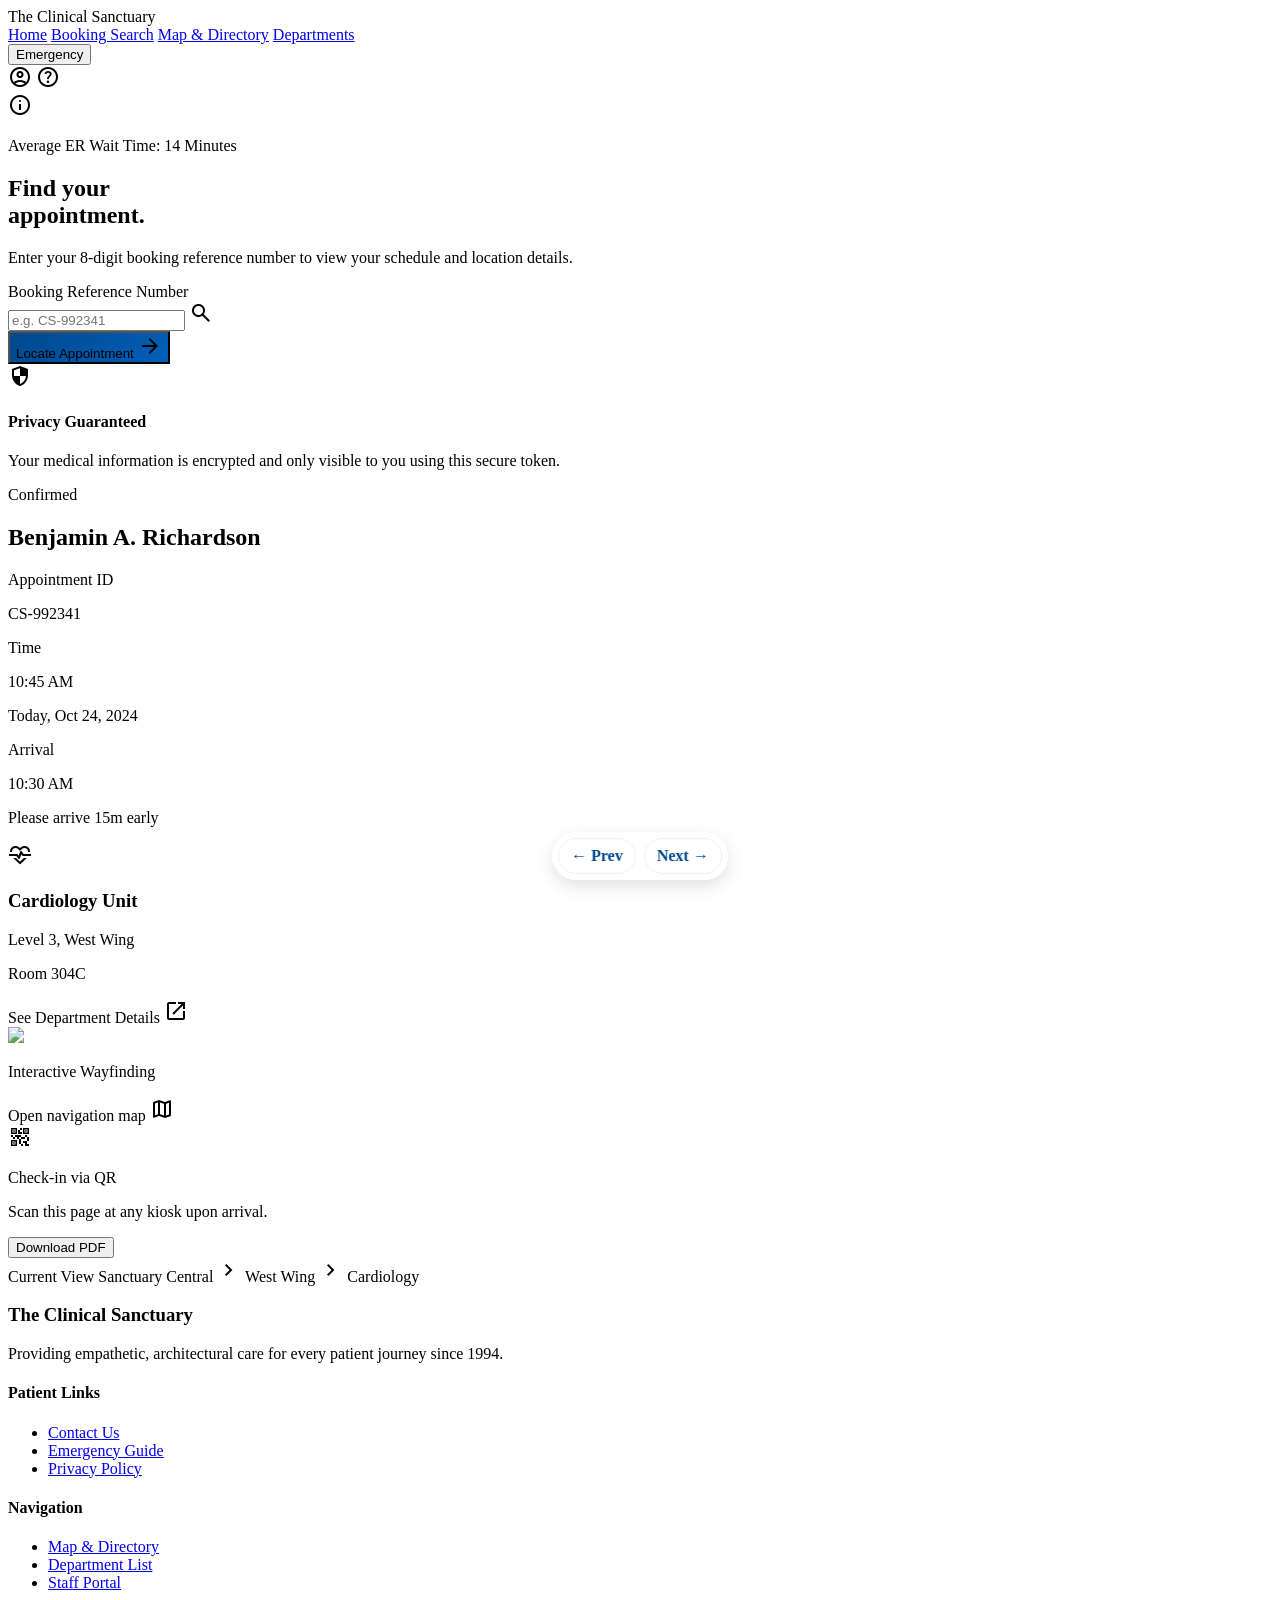
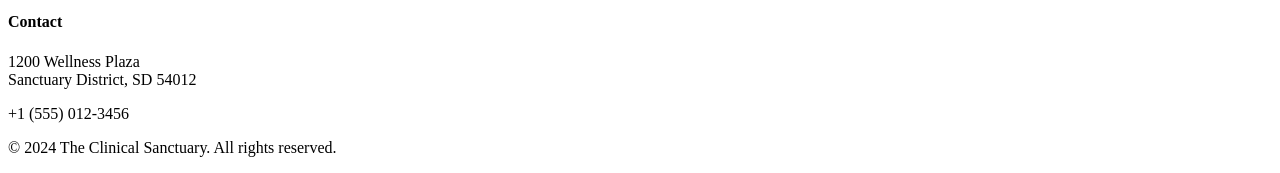
==== booking/code.html @ 82a831bd "Add files via upload" ====
<!DOCTYPE html>

<html class="light" lang="en">

<head>
  <meta charset="utf-8" />
  <meta content="width=device-width, initial-scale=1.0" name="viewport" />
  <title>Booking Search | The Clinical Sanctuary</title>
  <script src="https://cdn.tailwindcss.com?plugins=forms,container-queries"></script>
  <link
    href="https://fonts.googleapis.com/css2?family=Public+Sans:wght@300;400;600;700;800&amp;family=Inter:wght@300;400;500;600&amp;display=swap"
    rel="stylesheet" />
  <link
    href="https://fonts.googleapis.com/css2?family=Material+Symbols+Outlined:wght,FILL@100..700,0..1&amp;display=swap"
    rel="stylesheet" />
  <link
    href="https://fonts.googleapis.com/css2?family=Material+Symbols+Outlined:wght,FILL@100..700,0..1&amp;display=swap"
    rel="stylesheet" />
  <script id="tailwind-config">
    tailwind.config = {
      darkMode: "class",
      theme: {
        extend: {
          "colors": {
            "surface-dim": "#d7dadf",
            "surface-tint": "#005db5",
            "on-surface-variant": "#424752",
            "tertiary-container": "#006c5f",
            "error-container": "#ffdad6",
            "outline-variant": "#c2c6d4",
            "primary-fixed": "#d6e3ff",
            "on-primary-container": "#cadcff",
            "on-tertiary-container": "#8febda",
            "on-secondary-fixed-variant": "#005312",
            "on-surface": "#181c1f",
            "tertiary-fixed": "#97f3e2",
            "on-secondary-container": "#217128",
            "secondary-fixed-dim": "#88d982",
            "secondary-fixed": "#a3f69c",
            "on-primary-fixed": "#001b3d",
            "primary-container": "#005fb8",
            "secondary-container": "#a0f399",
            "on-tertiary-fixed": "#00201b",
            "on-primary-fixed-variant": "#00468b",
            "primary": "#00488d",
            "inverse-primary": "#a8c8ff",
            "background": "#f7f9fe",
            "surface-bright": "#f7f9fe",
            "surface": "#f7f9fe",
            "on-tertiary-fixed-variant": "#005047",
            "surface-container-low": "#f1f4f8",
            "surface-container-lowest": "#ffffff",
            "on-secondary": "#ffffff",
            "error": "#ba1a1a",
            "on-background": "#181c1f",
            "inverse-on-surface": "#eef1f6",
            "surface-container": "#ebeef3",
            "tertiary": "#005248",
            "surface-variant": "#e0e3e7",
            "secondary": "#1b6d24",
            "surface-container-high": "#e5e8ed",
            "inverse-surface": "#2d3134",
            "outline": "#727783",
            "on-error-container": "#93000a",
            "tertiary-fixed-dim": "#7ad7c6",
            "on-secondary-fixed": "#002204",
            "on-primary": "#ffffff",
            "primary-fixed-dim": "#a8c8ff",
            "on-tertiary": "#ffffff",
            "surface-container-highest": "#e0e3e7",
            "on-error": "#ffffff"
          },
          "borderRadius": {
            "DEFAULT": "0.125rem",
            "lg": "0.25rem",
            "xl": "0.5rem",
            "full": "0.75rem"
          },
          "fontFamily": {
            "headline": ["Public Sans"],
            "body": ["Inter"],
            "label": ["Inter"]
          }
        },
      },
    }
  </script>
  <style>
    .material-symbols-outlined {
      font-variation-settings: 'FILL' 0, 'wght' 400, 'GRAD' 0, 'opsz' 24;
    }

    .bg-gradient-primary {
      background: linear-gradient(135deg, #00488d 0%, #005fb8 100%);
    }
  </style>
</head>

<body class="bg-background font-body text-on-surface antialiased min-h-screen flex flex-col">
  <!-- TopNavBar -->
  <nav class="fixed top-0 w-full z-50 bg-white/80 backdrop-blur-xl shadow-sm font-headline antialiased tracking-tight">
    <div class="flex justify-between items-center w-full px-6 py-4 max-w-7xl mx-auto">
      <div class="text-xl font-bold text-blue-900">The Clinical Sanctuary</div>
      <div class="hidden md:flex items-center space-x-8">
        <a class="text-slate-600 hover:text-blue-600 cursor-pointer active:opacity-80 transition-all"
          href="../index.html">Home</a>
        <a class="text-blue-700 border-b-2 border-blue-700 font-semibold pb-1 cursor-pointer active:opacity-80 transition-all"
          href="#">Booking Search</a>
        <a class="text-slate-600 hover:text-blue-600 cursor-pointer active:opacity-80 transition-all"
          href="../hospital/code.html">Map &amp;
          Directory</a>
        <a class="text-slate-600 hover:text-blue-600 cursor-pointer active:opacity-80 transition-all"
          href="../department/code.html">Departments</a>
      </div>
      <div class="flex items-center space-x-4">
        <button
          class="bg-tertiary-container text-on-tertiary px-4 py-2 rounded-xl text-sm font-semibold tracking-wide hover:opacity-90 transition-all">Emergency</button>
        <div class="flex space-x-2">
          <span
            class="material-symbols-outlined text-slate-600 cursor-pointer p-2 hover:bg-slate-50/50 rounded-full transition-all">account_circle</span>
          <span
            class="material-symbols-outlined text-slate-600 cursor-pointer p-2 hover:bg-slate-50/50 rounded-full transition-all">help</span>
        </div>
      </div>
    </div>
  </nav>
  <!-- Urgency Banner -->
  <div class="mt-20 w-full bg-tertiary-container text-white py-2 px-6 flex justify-center items-center gap-4">
    <span class="material-symbols-outlined text-sm">info</span>
    <p class="text-xs font-label uppercase tracking-widest font-semibold">Average ER Wait Time: 14 Minutes</p>
  </div>
  <!-- Main Content Canvas -->
  <main class="flex-grow max-w-7xl mx-auto px-6 py-12 w-full">
    <div class="grid grid-cols-1 lg:grid-cols-12 gap-8 items-start">
      <!-- Search Section -->
      <section class="lg:col-span-5 flex flex-col gap-8">
        <header>
          <h1 class="font-headline text-4xl lg:text-5xl font-extrabold text-primary mb-4 tracking-tight leading-tight">
            Find your<br />appointment.
          </h1>
          <p class="text-on-surface-variant text-lg max-w-md">
            Enter your 8-digit booking reference number to view your schedule and location details.
          </p>
        </header>
        <div class="bg-surface-container-lowest p-8 rounded-xl shadow-sm">
          <div class="space-y-6">
            <div>
              <label class="block text-sm font-semibold text-on-surface-variant mb-2 font-label">Booking Reference
                Number</label>
              <div class="relative">
                <input
                  class="w-full bg-surface-container-highest border-none rounded-lg px-4 py-4 text-lg font-mono focus:ring-2 focus:ring-surface-tint/40 transition-all outline-none"
                  placeholder="e.g. CS-992341" type="text" />
                <span
                  class="material-symbols-outlined absolute right-4 top-1/2 -translate-y-1/2 text-outline">search</span>
              </div>
            </div>
            <button
              class="w-full bg-gradient-primary text-white py-4 rounded-xl font-bold text-lg shadow-lg hover:shadow-primary/20 transition-all flex justify-center items-center gap-2">
              Locate Appointment
              <span class="material-symbols-outlined">arrow_forward</span>
            </button>
          </div>
        </div>
        <div class="bg-surface-container-low p-6 rounded-xl flex items-start gap-4">
          <span class="material-symbols-outlined text-secondary">security</span>
          <div>
            <h4 class="font-semibold text-secondary">Privacy Guaranteed</h4>
            <p class="text-sm text-on-surface-variant">Your medical information is encrypted and only visible to you
              using this secure token.</p>
          </div>
        </div>
      </section>
      <!-- Results Section (Initially hidden or shown as a placeholder) -->
      <section class="lg:col-span-7">
        <!-- Example Result Card (Bento Style) -->
        <div class="grid grid-cols-1 md:grid-cols-2 gap-4">
          <!-- Patient & Time Card -->
          <div class="md:col-span-2 bg-white rounded-xl p-8 shadow-sm border border-outline-variant/10">
            <div class="flex justify-between items-start mb-8">
              <div>
                <span
                  class="bg-secondary-container text-on-secondary-container text-xs font-bold px-3 py-1 rounded-full uppercase tracking-widest">Confirmed</span>
                <h2 class="text-3xl font-headline font-bold text-primary mt-4">Benjamin A. Richardson</h2>
              </div>
              <div class="text-right">
                <p class="text-sm font-label text-outline uppercase tracking-wider">Appointment ID</p>
                <p class="font-mono font-bold text-on-surface">CS-992341</p>
              </div>
            </div>
            <div class="grid grid-cols-2 gap-8 border-t border-surface-container-high pt-8">
              <div>
                <p class="text-sm font-label text-outline uppercase tracking-wider mb-1">Time</p>
                <p class="text-2xl font-bold text-primary">10:45 AM</p>
                <p class="text-sm text-on-surface-variant">Today, Oct 24, 2024</p>
              </div>
              <div>
                <p class="text-sm font-label text-outline uppercase tracking-wider mb-1">Arrival</p>
                <p class="text-2xl font-bold text-primary">10:30 AM</p>
                <p class="text-sm text-on-surface-variant">Please arrive 15m early</p>
              </div>
            </div>
          </div>
          <!-- Department Card -->
          <div class="bg-surface-container-low rounded-xl p-6 flex flex-col justify-between min-h-[200px]">
            <div>
              <span class="material-symbols-outlined text-primary text-3xl mb-4">cardiology</span>
              <h3 class="text-xl font-headline font-bold text-primary">Cardiology Unit</h3>
              <p class="text-on-surface-variant text-sm mt-2">Level 3, West Wing</p>
              <p class="text-on-surface-variant text-sm">Room 304C</p>
            </div>
            <div class="flex items-center gap-2 text-primary font-semibold text-sm cursor-pointer hover:underline">
              See Department Details
              <span class="material-symbols-outlined text-sm">open_in_new</span>
            </div>
          </div>
          <!-- Map Integration Card -->
          <div class="relative rounded-xl overflow-hidden min-h-[200px] group cursor-pointer">
            <img
              class="absolute inset-0 w-full h-full object-cover transition-transform duration-500 group-hover:scale-110"
              data-alt="stylized 3D architectural map of a hospital interior showing blue navigation path towards a highlighted room"
              src="https://lh3.googleusercontent.com/aida-public/[base64]" />
            <div class="absolute inset-0 bg-gradient-to-t from-primary/80 to-transparent flex flex-col justify-end p-6">
              <p class="text-white font-bold text-lg">Interactive Wayfinding</p>
              <div class="flex items-center gap-2 text-primary-fixed font-semibold text-sm">
                Open navigation map
                <span class="material-symbols-outlined text-sm">map</span>
              </div>
            </div>
          </div>
          <!-- Instruction Card -->
          <div class="md:col-span-2 bg-surface-container-high rounded-xl p-6 flex items-center justify-between">
            <div class="flex items-center gap-4">
              <div class="w-12 h-12 rounded-full bg-white flex items-center justify-center shadow-sm">
                <span class="material-symbols-outlined text-primary">qr_code_2</span>
              </div>
              <div>
                <p class="font-bold text-on-surface">Check-in via QR</p>
                <p class="text-sm text-on-surface-variant">Scan this page at any kiosk upon arrival.</p>
              </div>
            </div>
            <button
              class="bg-white text-primary px-6 py-2 rounded-xl font-bold text-sm shadow-sm hover:bg-surface-container-lowest transition-all">Download
              PDF</button>
          </div>
        </div>
      </section>
    </div>
    <!-- Wayfinding Floating Breadcrumb (Experimental) -->
    <div
      class="fixed bottom-12 left-1/2 -translate-x-1/2 bg-white/80 backdrop-blur-md px-6 py-3 rounded-full shadow-lg border border-outline-variant/20 flex items-center gap-4 z-40 hidden md:flex">
      <span class="text-xs font-bold uppercase tracking-tighter text-outline">Current View</span>
      <span class="text-sm font-semibold text-primary">Sanctuary Central</span>
      <span class="material-symbols-outlined text-sm text-outline">chevron_right</span>
      <span class="text-sm font-semibold text-primary">West Wing</span>
      <span class="material-symbols-outlined text-sm text-outline">chevron_right</span>
      <span class="text-sm font-bold text-secondary">Cardiology</span>
    </div>
  </main>
  <!-- Footer -->
  <footer class="bg-slate-100 font-body text-sm leading-relaxed w-full mt-auto py-12">
    <div class="grid grid-cols-1 md:grid-cols-4 gap-8 px-6 max-w-7xl mx-auto">
      <div class="space-y-4">
        <h3 class="text-lg font-semibold text-blue-900">The Clinical Sanctuary</h3>
        <p class="text-slate-500 max-w-xs">Providing empathetic, architectural care for every patient journey since
          1994.</p>
      </div>
      <div>
        <h4 class="font-bold text-blue-900 mb-4">Patient Links</h4>
        <ul class="space-y-2">
          <li><a
              class="text-slate-500 hover:underline decoration-blue-500 underline-offset-4 transition-all duration-200"
              href="#">Contact Us</a></li>
          <li><a
              class="text-slate-500 hover:underline decoration-blue-500 underline-offset-4 transition-all duration-200"
              href="#">Emergency Guide</a></li>
          <li><a
              class="text-slate-500 hover:underline decoration-blue-500 underline-offset-4 transition-all duration-200"
              href="#">Privacy Policy</a></li>
        </ul>
      </div>
      <div>
        <h4 class="font-bold text-blue-900 mb-4">Navigation</h4>
        <ul class="space-y-2">
          <li><a
              class="text-slate-500 hover:underline decoration-blue-500 underline-offset-4 transition-all duration-200"
              href="#">Map &amp; Directory</a></li>
          <li><a
              class="text-slate-500 hover:underline decoration-blue-500 underline-offset-4 transition-all duration-200"
              href="#">Department List</a></li>
          <li><a
              class="text-slate-500 hover:underline decoration-blue-500 underline-offset-4 transition-all duration-200"
              href="#">Staff Portal</a></li>
        </ul>
      </div>
      <div>
        <h4 class="font-bold text-blue-900 mb-4">Contact</h4>
        <p class="text-slate-500">1200 Wellness Plaza<br />Sanctuary District, SD 54012</p>
        <p class="text-blue-700 font-medium mt-2">+1 (555) 012-3456</p>
      </div>
    </div>
    <div class="max-w-7xl mx-auto px-6 mt-12 pt-8 border-t border-slate-200">
      <p class="text-slate-500 text-xs">© 2024 The Clinical Sanctuary. All rights reserved.</p>
    </div>
  </footer>
  <!-- Prev / Next page navigation -->
  <div class="floating-nav" role="navigation" aria-label="Page navigation">
    <a class="nav-btn prev" href="../index.html" title="Previous page">← Prev</a>
    <a class="nav-btn next" href="../hospital/code.html" title="Next page">Next →</a>
  </div>
  <style>
    .floating-nav {
      position: fixed;
      bottom: 20px;
      left: 50%;
      transform: translateX(-50%);
      display: flex;
      gap: 8px;
      background: rgba(255, 255, 255, 0.92);
      backdrop-filter: blur(6px);
      padding: 6px;
      border-radius: 999px;
      box-shadow: 0 6px 18px rgba(2, 6, 23, 0.12);
      z-index: 9999
    }

    .floating-nav .nav-btn {
      display: inline-flex;
      align-items: center;
      gap: 8px;
      padding: 8px 12px;
      border-radius: 999px;
      text-decoration: none;
      color: #00488d;
      font-weight: 600;
      border: 1px solid rgba(0, 72, 141, 0.07);
      background: transparent
    }

    .floating-nav .nav-btn:hover {
      background: rgba(0, 72, 141, 0.06)
    }
  </style>
</body>

</html>
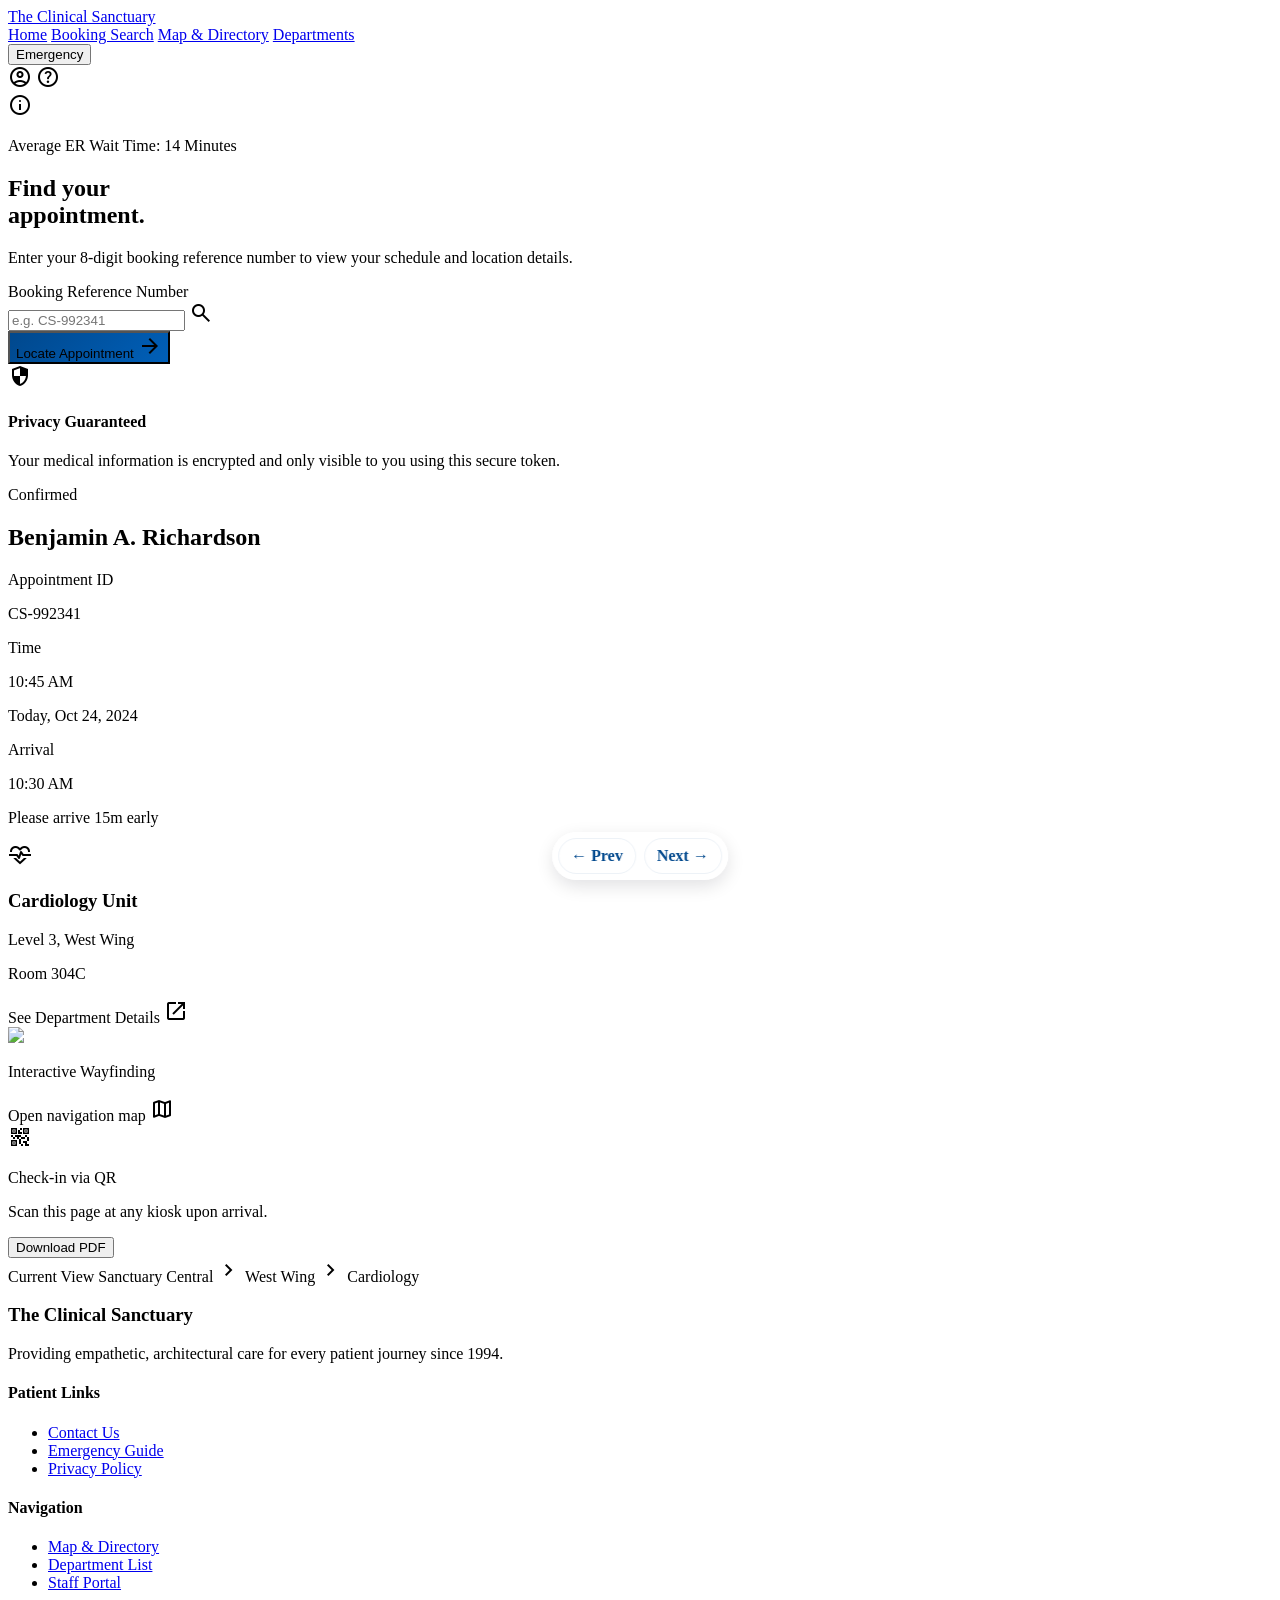
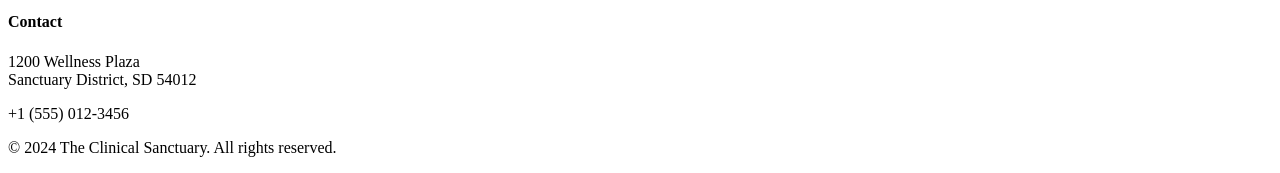
==== commit 1f7287a7: "feat: implement hospital map and directory page with navigation and search functionality" ====
--- a/booking/code.html
+++ b/booking/code.html
@@ -1,346 +1,340 @@
-<!DOCTYPE html>
-
-<html class="light" lang="en">
-
-<head>
-  <meta charset="utf-8" />
-  <meta content="width=device-width, initial-scale=1.0" name="viewport" />
-  <title>Booking Search | The Clinical Sanctuary</title>
-  <script src="https://cdn.tailwindcss.com?plugins=forms,container-queries"></script>
-  <link
-    href="https://fonts.googleapis.com/css2?family=Public+Sans:wght@300;400;600;700;800&amp;family=Inter:wght@300;400;500;600&amp;display=swap"
-    rel="stylesheet" />
-  <link
-    href="https://fonts.googleapis.com/css2?family=Material+Symbols+Outlined:wght,FILL@100..700,0..1&amp;display=swap"
-    rel="stylesheet" />
-  <link
-    href="https://fonts.googleapis.com/css2?family=Material+Symbols+Outlined:wght,FILL@100..700,0..1&amp;display=swap"
-    rel="stylesheet" />
-  <script id="tailwind-config">
-    tailwind.config = {
-      darkMode: "class",
-      theme: {
-        extend: {
-          "colors": {
-            "surface-dim": "#d7dadf",
-            "surface-tint": "#005db5",
-            "on-surface-variant": "#424752",
-            "tertiary-container": "#006c5f",
-            "error-container": "#ffdad6",
-            "outline-variant": "#c2c6d4",
-            "primary-fixed": "#d6e3ff",
-            "on-primary-container": "#cadcff",
-            "on-tertiary-container": "#8febda",
-            "on-secondary-fixed-variant": "#005312",
-            "on-surface": "#181c1f",
-            "tertiary-fixed": "#97f3e2",
-            "on-secondary-container": "#217128",
-            "secondary-fixed-dim": "#88d982",
-            "secondary-fixed": "#a3f69c",
-            "on-primary-fixed": "#001b3d",
-            "primary-container": "#005fb8",
-            "secondary-container": "#a0f399",
-            "on-tertiary-fixed": "#00201b",
-            "on-primary-fixed-variant": "#00468b",
-            "primary": "#00488d",
-            "inverse-primary": "#a8c8ff",
-            "background": "#f7f9fe",
-            "surface-bright": "#f7f9fe",
-            "surface": "#f7f9fe",
-            "on-tertiary-fixed-variant": "#005047",
-            "surface-container-low": "#f1f4f8",
-            "surface-container-lowest": "#ffffff",
-            "on-secondary": "#ffffff",
-            "error": "#ba1a1a",
-            "on-background": "#181c1f",
-            "inverse-on-surface": "#eef1f6",
-            "surface-container": "#ebeef3",
-            "tertiary": "#005248",
-            "surface-variant": "#e0e3e7",
-            "secondary": "#1b6d24",
-            "surface-container-high": "#e5e8ed",
-            "inverse-surface": "#2d3134",
-            "outline": "#727783",
-            "on-error-container": "#93000a",
-            "tertiary-fixed-dim": "#7ad7c6",
-            "on-secondary-fixed": "#002204",
-            "on-primary": "#ffffff",
-            "primary-fixed-dim": "#a8c8ff",
-            "on-tertiary": "#ffffff",
-            "surface-container-highest": "#e0e3e7",
-            "on-error": "#ffffff"
-          },
-          "borderRadius": {
-            "DEFAULT": "0.125rem",
-            "lg": "0.25rem",
-            "xl": "0.5rem",
-            "full": "0.75rem"
-          },
-          "fontFamily": {
-            "headline": ["Public Sans"],
-            "body": ["Inter"],
-            "label": ["Inter"]
-          }
-        },
-      },
-    }
-  </script>
-  <style>
-    .material-symbols-outlined {
-      font-variation-settings: 'FILL' 0, 'wght' 400, 'GRAD' 0, 'opsz' 24;
-    }
-
-    .bg-gradient-primary {
-      background: linear-gradient(135deg, #00488d 0%, #005fb8 100%);
-    }
-  </style>
-</head>
-
-<body class="bg-background font-body text-on-surface antialiased min-h-screen flex flex-col">
-  <!-- TopNavBar -->
-  <nav class="fixed top-0 w-full z-50 bg-white/80 backdrop-blur-xl shadow-sm font-headline antialiased tracking-tight">
-    <div class="flex justify-between items-center w-full px-6 py-4 max-w-7xl mx-auto">
-      <div class="text-xl font-bold text-blue-900">The Clinical Sanctuary</div>
-      <div class="hidden md:flex items-center space-x-8">
-        <a class="text-slate-600 hover:text-blue-600 cursor-pointer active:opacity-80 transition-all"
-          href="../index.html">Home</a>
-        <a class="text-blue-700 border-b-2 border-blue-700 font-semibold pb-1 cursor-pointer active:opacity-80 transition-all"
-          href="#">Booking Search</a>
-        <a class="text-slate-600 hover:text-blue-600 cursor-pointer active:opacity-80 transition-all"
-          href="../hospital/code.html">Map &amp;
-          Directory</a>
-        <a class="text-slate-600 hover:text-blue-600 cursor-pointer active:opacity-80 transition-all"
-          href="../department/code.html">Departments</a>
-      </div>
-      <div class="flex items-center space-x-4">
-        <button
-          class="bg-tertiary-container text-on-tertiary px-4 py-2 rounded-xl text-sm font-semibold tracking-wide hover:opacity-90 transition-all">Emergency</button>
-        <div class="flex space-x-2">
-          <span
-            class="material-symbols-outlined text-slate-600 cursor-pointer p-2 hover:bg-slate-50/50 rounded-full transition-all">account_circle</span>
-          <span
-            class="material-symbols-outlined text-slate-600 cursor-pointer p-2 hover:bg-slate-50/50 rounded-full transition-all">help</span>
-        </div>
-      </div>
-    </div>
-  </nav>
-  <!-- Urgency Banner -->
-  <div class="mt-20 w-full bg-tertiary-container text-white py-2 px-6 flex justify-center items-center gap-4">
-    <span class="material-symbols-outlined text-sm">info</span>
-    <p class="text-xs font-label uppercase tracking-widest font-semibold">Average ER Wait Time: 14 Minutes</p>
-  </div>
-  <!-- Main Content Canvas -->
-  <main class="flex-grow max-w-7xl mx-auto px-6 py-12 w-full">
-    <div class="grid grid-cols-1 lg:grid-cols-12 gap-8 items-start">
-      <!-- Search Section -->
-      <section class="lg:col-span-5 flex flex-col gap-8">
-        <header>
-          <h1 class="font-headline text-4xl lg:text-5xl font-extrabold text-primary mb-4 tracking-tight leading-tight">
-            Find your<br />appointment.
-          </h1>
-          <p class="text-on-surface-variant text-lg max-w-md">
-            Enter your 8-digit booking reference number to view your schedule and location details.
-          </p>
-        </header>
-        <div class="bg-surface-container-lowest p-8 rounded-xl shadow-sm">
-          <div class="space-y-6">
-            <div>
-              <label class="block text-sm font-semibold text-on-surface-variant mb-2 font-label">Booking Reference
-                Number</label>
-              <div class="relative">
-                <input
-                  class="w-full bg-surface-container-highest border-none rounded-lg px-4 py-4 text-lg font-mono focus:ring-2 focus:ring-surface-tint/40 transition-all outline-none"
-                  placeholder="e.g. CS-992341" type="text" />
-                <span
-                  class="material-symbols-outlined absolute right-4 top-1/2 -translate-y-1/2 text-outline">search</span>
-              </div>
-            </div>
-            <button
-              class="w-full bg-gradient-primary text-white py-4 rounded-xl font-bold text-lg shadow-lg hover:shadow-primary/20 transition-all flex justify-center items-center gap-2">
-              Locate Appointment
-              <span class="material-symbols-outlined">arrow_forward</span>
-            </button>
-          </div>
-        </div>
-        <div class="bg-surface-container-low p-6 rounded-xl flex items-start gap-4">
-          <span class="material-symbols-outlined text-secondary">security</span>
-          <div>
-            <h4 class="font-semibold text-secondary">Privacy Guaranteed</h4>
-            <p class="text-sm text-on-surface-variant">Your medical information is encrypted and only visible to you
-              using this secure token.</p>
-          </div>
-        </div>
-      </section>
-      <!-- Results Section (Initially hidden or shown as a placeholder) -->
-      <section class="lg:col-span-7">
-        <!-- Example Result Card (Bento Style) -->
-        <div class="grid grid-cols-1 md:grid-cols-2 gap-4">
-          <!-- Patient & Time Card -->
-          <div class="md:col-span-2 bg-white rounded-xl p-8 shadow-sm border border-outline-variant/10">
-            <div class="flex justify-between items-start mb-8">
-              <div>
-                <span
-                  class="bg-secondary-container text-on-secondary-container text-xs font-bold px-3 py-1 rounded-full uppercase tracking-widest">Confirmed</span>
-                <h2 class="text-3xl font-headline font-bold text-primary mt-4">Benjamin A. Richardson</h2>
-              </div>
-              <div class="text-right">
-                <p class="text-sm font-label text-outline uppercase tracking-wider">Appointment ID</p>
-                <p class="font-mono font-bold text-on-surface">CS-992341</p>
-              </div>
-            </div>
-            <div class="grid grid-cols-2 gap-8 border-t border-surface-container-high pt-8">
-              <div>
-                <p class="text-sm font-label text-outline uppercase tracking-wider mb-1">Time</p>
-                <p class="text-2xl font-bold text-primary">10:45 AM</p>
-                <p class="text-sm text-on-surface-variant">Today, Oct 24, 2024</p>
-              </div>
-              <div>
-                <p class="text-sm font-label text-outline uppercase tracking-wider mb-1">Arrival</p>
-                <p class="text-2xl font-bold text-primary">10:30 AM</p>
-                <p class="text-sm text-on-surface-variant">Please arrive 15m early</p>
-              </div>
-            </div>
-          </div>
-          <!-- Department Card -->
-          <div class="bg-surface-container-low rounded-xl p-6 flex flex-col justify-between min-h-[200px]">
-            <div>
-              <span class="material-symbols-outlined text-primary text-3xl mb-4">cardiology</span>
-              <h3 class="text-xl font-headline font-bold text-primary">Cardiology Unit</h3>
-              <p class="text-on-surface-variant text-sm mt-2">Level 3, West Wing</p>
-              <p class="text-on-surface-variant text-sm">Room 304C</p>
-            </div>
-            <div class="flex items-center gap-2 text-primary font-semibold text-sm cursor-pointer hover:underline">
-              See Department Details
-              <span class="material-symbols-outlined text-sm">open_in_new</span>
-            </div>
-          </div>
-          <!-- Map Integration Card -->
-          <div class="relative rounded-xl overflow-hidden min-h-[200px] group cursor-pointer">
-            <img
-              class="absolute inset-0 w-full h-full object-cover transition-transform duration-500 group-hover:scale-110"
-              data-alt="stylized 3D architectural map of a hospital interior showing blue navigation path towards a highlighted room"
-              src="https://lh3.googleusercontent.com/aida-public/[base64]" />
-            <div class="absolute inset-0 bg-gradient-to-t from-primary/80 to-transparent flex flex-col justify-end p-6">
-              <p class="text-white font-bold text-lg">Interactive Wayfinding</p>
-              <div class="flex items-center gap-2 text-primary-fixed font-semibold text-sm">
-                Open navigation map
-                <span class="material-symbols-outlined text-sm">map</span>
-              </div>
-            </div>
-          </div>
-          <!-- Instruction Card -->
-          <div class="md:col-span-2 bg-surface-container-high rounded-xl p-6 flex items-center justify-between">
-            <div class="flex items-center gap-4">
-              <div class="w-12 h-12 rounded-full bg-white flex items-center justify-center shadow-sm">
-                <span class="material-symbols-outlined text-primary">qr_code_2</span>
-              </div>
-              <div>
-                <p class="font-bold text-on-surface">Check-in via QR</p>
-                <p class="text-sm text-on-surface-variant">Scan this page at any kiosk upon arrival.</p>
-              </div>
-            </div>
-            <button
-              class="bg-white text-primary px-6 py-2 rounded-xl font-bold text-sm shadow-sm hover:bg-surface-container-lowest transition-all">Download
-              PDF</button>
-          </div>
-        </div>
-      </section>
-    </div>
-    <!-- Wayfinding Floating Breadcrumb (Experimental) -->
-    <div
-      class="fixed bottom-12 left-1/2 -translate-x-1/2 bg-white/80 backdrop-blur-md px-6 py-3 rounded-full shadow-lg border border-outline-variant/20 flex items-center gap-4 z-40 hidden md:flex">
-      <span class="text-xs font-bold uppercase tracking-tighter text-outline">Current View</span>
-      <span class="text-sm font-semibold text-primary">Sanctuary Central</span>
-      <span class="material-symbols-outlined text-sm text-outline">chevron_right</span>
-      <span class="text-sm font-semibold text-primary">West Wing</span>
-      <span class="material-symbols-outlined text-sm text-outline">chevron_right</span>
-      <span class="text-sm font-bold text-secondary">Cardiology</span>
-    </div>
-  </main>
-  <!-- Footer -->
-  <footer class="bg-slate-100 font-body text-sm leading-relaxed w-full mt-auto py-12">
-    <div class="grid grid-cols-1 md:grid-cols-4 gap-8 px-6 max-w-7xl mx-auto">
-      <div class="space-y-4">
-        <h3 class="text-lg font-semibold text-blue-900">The Clinical Sanctuary</h3>
-        <p class="text-slate-500 max-w-xs">Providing empathetic, architectural care for every patient journey since
-          1994.</p>
-      </div>
-      <div>
-        <h4 class="font-bold text-blue-900 mb-4">Patient Links</h4>
-        <ul class="space-y-2">
-          <li><a
-              class="text-slate-500 hover:underline decoration-blue-500 underline-offset-4 transition-all duration-200"
-              href="#">Contact Us</a></li>
-          <li><a
-              class="text-slate-500 hover:underline decoration-blue-500 underline-offset-4 transition-all duration-200"
-              href="#">Emergency Guide</a></li>
-          <li><a
-              class="text-slate-500 hover:underline decoration-blue-500 underline-offset-4 transition-all duration-200"
-              href="#">Privacy Policy</a></li>
-        </ul>
-      </div>
-      <div>
-        <h4 class="font-bold text-blue-900 mb-4">Navigation</h4>
-        <ul class="space-y-2">
-          <li><a
-              class="text-slate-500 hover:underline decoration-blue-500 underline-offset-4 transition-all duration-200"
-              href="#">Map &amp; Directory</a></li>
-          <li><a
-              class="text-slate-500 hover:underline decoration-blue-500 underline-offset-4 transition-all duration-200"
-              href="#">Department List</a></li>
-          <li><a
-              class="text-slate-500 hover:underline decoration-blue-500 underline-offset-4 transition-all duration-200"
-              href="#">Staff Portal</a></li>
-        </ul>
-      </div>
-      <div>
-        <h4 class="font-bold text-blue-900 mb-4">Contact</h4>
-        <p class="text-slate-500">1200 Wellness Plaza<br />Sanctuary District, SD 54012</p>
-        <p class="text-blue-700 font-medium mt-2">+1 (555) 012-3456</p>
-      </div>
-    </div>
-    <div class="max-w-7xl mx-auto px-6 mt-12 pt-8 border-t border-slate-200">
-      <p class="text-slate-500 text-xs">© 2024 The Clinical Sanctuary. All rights reserved.</p>
-    </div>
-  </footer>
-  <!-- Prev / Next page navigation -->
-  <div class="floating-nav" role="navigation" aria-label="Page navigation">
-    <a class="nav-btn prev" href="../index.html" title="Previous page">← Prev</a>
-    <a class="nav-btn next" href="../hospital/code.html" title="Next page">Next →</a>
-  </div>
-  <style>
-    .floating-nav {
-      position: fixed;
-      bottom: 20px;
-      left: 50%;
-      transform: translateX(-50%);
-      display: flex;
-      gap: 8px;
-      background: rgba(255, 255, 255, 0.92);
-      backdrop-filter: blur(6px);
-      padding: 6px;
-      border-radius: 999px;
-      box-shadow: 0 6px 18px rgba(2, 6, 23, 0.12);
-      z-index: 9999
-    }
-
-    .floating-nav .nav-btn {
-      display: inline-flex;
-      align-items: center;
-      gap: 8px;
-      padding: 8px 12px;
-      border-radius: 999px;
-      text-decoration: none;
-      color: #00488d;
-      font-weight: 600;
-      border: 1px solid rgba(0, 72, 141, 0.07);
-      background: transparent
-    }
-
-    .floating-nav .nav-btn:hover {
-      background: rgba(0, 72, 141, 0.06)
-    }
-  </style>
-</body>
-
+<!DOCTYPE html>
+
+<html class="light" lang="en">
+
+<head>
+  <meta charset="utf-8" />
+  <meta content="width=device-width, initial-scale=1.0" name="viewport" />
+  <title>Booking Search | The Clinical Sanctuary</title>
+  <script src="https://cdn.tailwindcss.com?plugins=forms,container-queries"></script>
+  <link
+    href="https://fonts.googleapis.com/css2?family=Public+Sans:wght@300;400;600;700;800&amp;family=Inter:wght@300;400;500;600&amp;display=swap"
+    rel="stylesheet" />
+  <link
+    href="https://fonts.googleapis.com/css2?family=Material+Symbols+Outlined:wght,FILL@100..700,0..1&amp;display=swap"
+    rel="stylesheet" />
+  <link
+    href="https://fonts.googleapis.com/css2?family=Material+Symbols+Outlined:wght,FILL@100..700,0..1&amp;display=swap"
+    rel="stylesheet" />
+  <script id="tailwind-config">
+    tailwind.config = {
+      darkMode: "class",
+      theme: {
+        extend: {
+          "colors": {
+            "surface-dim": "#d7dadf",
+            "surface-tint": "#005db5",
+            "on-surface-variant": "#424752",
+            "tertiary-container": "#006c5f",
+            "error-container": "#ffdad6",
+            "outline-variant": "#c2c6d4",
+            "primary-fixed": "#d6e3ff",
+            "on-primary-container": "#cadcff",
+            "on-tertiary-container": "#8febda",
+            "on-secondary-fixed-variant": "#005312",
+            "on-surface": "#181c1f",
+            "tertiary-fixed": "#97f3e2",
+            "on-secondary-container": "#217128",
+            "secondary-fixed-dim": "#88d982",
+            "secondary-fixed": "#a3f69c",
+            "on-primary-fixed": "#001b3d",
+            "primary-container": "#005fb8",
+            "secondary-container": "#a0f399",
+            "on-tertiary-fixed": "#00201b",
+            "on-primary-fixed-variant": "#00468b",
+            "primary": "#00488d",
+            "inverse-primary": "#a8c8ff",
+            "background": "#f7f9fe",
+            "surface-bright": "#f7f9fe",
+            "surface": "#f7f9fe",
+            "on-tertiary-fixed-variant": "#005047",
+            "surface-container-low": "#f1f4f8",
+            "surface-container-lowest": "#ffffff",
+            "on-secondary": "#ffffff",
+            "error": "#ba1a1a",
+            "on-background": "#181c1f",
+            "inverse-on-surface": "#eef1f6",
+            "surface-container": "#ebeef3",
+            "tertiary": "#005248",
+            "surface-variant": "#e0e3e7",
+            "secondary": "#1b6d24",
+            "surface-container-high": "#e5e8ed",
+            "inverse-surface": "#2d3134",
+            "outline": "#727783",
+            "on-error-container": "#93000a",
+            "tertiary-fixed-dim": "#7ad7c6",
+            "on-secondary-fixed": "#002204",
+            "on-primary": "#ffffff",
+            "primary-fixed-dim": "#a8c8ff",
+            "on-tertiary": "#ffffff",
+            "surface-container-highest": "#e0e3e7",
+            "on-error": "#ffffff"
+          },
+          "borderRadius": {
+            "DEFAULT": "0.125rem",
+            "lg": "0.25rem",
+            "xl": "0.5rem",
+            "full": "0.75rem"
+          },
+          "fontFamily": {
+            "headline": ["Public Sans"],
+            "body": ["Inter"],
+            "label": ["Inter"]
+          }
+        },
+      },
+    }
+  </script>
+  <style>
+    .material-symbols-outlined {
+      font-variation-settings: 'FILL' 0, 'wght' 400, 'GRAD' 0, 'opsz' 24;
+    }
+
+    .bg-gradient-primary {
+      background: linear-gradient(135deg, #00488d 0%, #005fb8 100%);
+    }
+  </style>
+</head>
+
+<body class="bg-background font-body text-on-surface antialiased min-h-screen flex flex-col">
+  <!-- Top Navigation Shell -->
+  <header class="fixed top-0 w-full z-50 bg-white/80 dark:bg-slate-900/80 backdrop-blur-xl shadow-sm dark:shadow-none">
+      <nav class="flex justify-between items-center w-full px-6 py-4 max-w-7xl mx-auto font-['Public_Sans'] antialiased tracking-tight">
+          <div class="flex items-center gap-8">
+              <a class="text-xl font-bold text-blue-900 dark:text-blue-100" href="../index.html">The Clinical Sanctuary</a>
+              <div class="hidden md:flex gap-6">
+                  <a class="text-slate-600 dark:text-slate-400 hover:text-blue-600 cursor-pointer active:opacity-80 transition-all" href="../index.html">Home</a>
+                  <a class="text-blue-700 dark:text-blue-300 border-b-2 border-blue-700 font-semibold pb-1 cursor-pointer active:opacity-80 transition-all" href="#">Booking Search</a>
+                  <a class="text-slate-600 dark:text-slate-400 hover:text-blue-600 cursor-pointer active:opacity-80 transition-all" href="../hospital/code.html">Map & Directory</a>
+                  <a class="text-slate-600 dark:text-slate-400 hover:text-blue-600 cursor-pointer active:opacity-80 transition-all" href="../department/code.html">Departments</a>
+              </div>
+          </div>
+          <div class="flex items-center gap-4">
+              <button class="bg-error text-on-error px-4 py-1.5 rounded-lg text-sm font-bold uppercase tracking-wider hover:opacity-90 transition-all">Emergency</button>
+              <div class="flex gap-2 text-slate-600">
+                  <span class="material-symbols-outlined cursor-pointer hover:bg-slate-50/50 p-2 rounded-full transition-colors" data-icon="account_circle">account_circle</span>
+                  <span class="material-symbols-outlined cursor-pointer hover:bg-slate-50/50 p-2 rounded-full transition-colors" data-icon="help">help</span>
+              </div>
+          </div>
+      </nav>
+  </header>
+  <!-- Urgency Banner -->
+  <div class="mt-20 w-full bg-tertiary-container text-white py-2 px-6 flex justify-center items-center gap-4">
+    <span class="material-symbols-outlined text-sm">info</span>
+    <p class="text-xs font-label uppercase tracking-widest font-semibold">Average ER Wait Time: 14 Minutes</p>
+  </div>
+  <!-- Main Content Canvas -->
+  <main class="flex-grow max-w-7xl mx-auto px-6 py-12 w-full">
+    <div class="grid grid-cols-1 lg:grid-cols-12 gap-8 items-start">
+      <!-- Search Section -->
+      <section class="lg:col-span-5 flex flex-col gap-8">
+        <header>
+          <h1 class="font-headline text-4xl lg:text-5xl font-extrabold text-primary mb-4 tracking-tight leading-tight">
+            Find your<br />appointment.
+          </h1>
+          <p class="text-on-surface-variant text-lg max-w-md">
+            Enter your 8-digit booking reference number to view your schedule and location details.
+          </p>
+        </header>
+        <div class="bg-surface-container-lowest p-8 rounded-xl shadow-sm">
+          <div class="space-y-6">
+            <div>
+              <label class="block text-sm font-semibold text-on-surface-variant mb-2 font-label">Booking Reference
+                Number</label>
+              <div class="relative">
+                <input
+                  class="w-full bg-surface-container-highest border-none rounded-lg px-4 py-4 text-lg font-mono focus:ring-2 focus:ring-surface-tint/40 transition-all outline-none"
+                  placeholder="e.g. CS-992341" type="text" />
+                <span
+                  class="material-symbols-outlined absolute right-4 top-1/2 -translate-y-1/2 text-outline">search</span>
+              </div>
+            </div>
+            <button onclick="window.location.href='../hospital/code.html'"
+              class="w-full bg-gradient-primary text-white py-4 rounded-xl font-bold text-lg shadow-lg hover:shadow-primary/20 transition-all flex justify-center items-center gap-2">
+              Locate Appointment
+              <span class="material-symbols-outlined">arrow_forward</span>
+            </button>
+          </div>
+        </div>
+        <div class="bg-surface-container-low p-6 rounded-xl flex items-start gap-4">
+          <span class="material-symbols-outlined text-secondary">security</span>
+          <div>
+            <h4 class="font-semibold text-secondary">Privacy Guaranteed</h4>
+            <p class="text-sm text-on-surface-variant">Your medical information is encrypted and only visible to you
+              using this secure token.</p>
+          </div>
+        </div>
+      </section>
+      <!-- Results Section (Initially hidden or shown as a placeholder) -->
+      <section class="lg:col-span-7">
+        <!-- Example Result Card (Bento Style) -->
+        <div class="grid grid-cols-1 md:grid-cols-2 gap-4">
+          <!-- Patient & Time Card -->
+          <div class="md:col-span-2 bg-white rounded-xl p-8 shadow-sm border border-outline-variant/10">
+            <div class="flex justify-between items-start mb-8">
+              <div>
+                <span
+                  class="bg-secondary-container text-on-secondary-container text-xs font-bold px-3 py-1 rounded-full uppercase tracking-widest">Confirmed</span>
+                <h2 class="text-3xl font-headline font-bold text-primary mt-4">Benjamin A. Richardson</h2>
+              </div>
+              <div class="text-right">
+                <p class="text-sm font-label text-outline uppercase tracking-wider">Appointment ID</p>
+                <p class="font-mono font-bold text-on-surface">CS-992341</p>
+              </div>
+            </div>
+            <div class="grid grid-cols-2 gap-8 border-t border-surface-container-high pt-8">
+              <div>
+                <p class="text-sm font-label text-outline uppercase tracking-wider mb-1">Time</p>
+                <p class="text-2xl font-bold text-primary">10:45 AM</p>
+                <p class="text-sm text-on-surface-variant">Today, Oct 24, 2024</p>
+              </div>
+              <div>
+                <p class="text-sm font-label text-outline uppercase tracking-wider mb-1">Arrival</p>
+                <p class="text-2xl font-bold text-primary">10:30 AM</p>
+                <p class="text-sm text-on-surface-variant">Please arrive 15m early</p>
+              </div>
+            </div>
+          </div>
+          <!-- Department Card -->
+          <div class="bg-surface-container-low rounded-xl p-6 flex flex-col justify-between min-h-[200px]">
+            <div>
+              <span class="material-symbols-outlined text-primary text-3xl mb-4">cardiology</span>
+              <h3 class="text-xl font-headline font-bold text-primary">Cardiology Unit</h3>
+              <p class="text-on-surface-variant text-sm mt-2">Level 3, West Wing</p>
+              <p class="text-on-surface-variant text-sm">Room 304C</p>
+            </div>
+            <div onclick="window.location.href='../department/code.html'" class="flex items-center gap-2 text-primary font-semibold text-sm cursor-pointer hover:underline">
+              See Department Details
+              <span class="material-symbols-outlined text-sm">open_in_new</span>
+            </div>
+          </div>
+          <!-- Map Integration Card -->
+          <div onclick="window.location.href='../hospital/code.html'" class="relative rounded-xl overflow-hidden min-h-[200px] group cursor-pointer">
+            <img
+              class="absolute inset-0 w-full h-full object-cover transition-transform duration-500 group-hover:scale-110"
+              data-alt="stylized 3D architectural map of a hospital interior showing blue navigation path towards a highlighted room"
+              src="https://lh3.googleusercontent.com/aida-public/[base64]" />
+            <div class="absolute inset-0 bg-gradient-to-t from-primary/80 to-transparent flex flex-col justify-end p-6">
+              <p class="text-white font-bold text-lg">Interactive Wayfinding</p>
+              <div class="flex items-center gap-2 text-primary-fixed font-semibold text-sm">
+                Open navigation map
+                <span class="material-symbols-outlined text-sm">map</span>
+              </div>
+            </div>
+          </div>
+          <!-- Instruction Card -->
+          <div class="md:col-span-2 bg-surface-container-high rounded-xl p-6 flex items-center justify-between">
+            <div class="flex items-center gap-4">
+              <div class="w-12 h-12 rounded-full bg-white flex items-center justify-center shadow-sm">
+                <span class="material-symbols-outlined text-primary">qr_code_2</span>
+              </div>
+              <div>
+                <p class="font-bold text-on-surface">Check-in via QR</p>
+                <p class="text-sm text-on-surface-variant">Scan this page at any kiosk upon arrival.</p>
+              </div>
+            </div>
+            <button
+              class="bg-white text-primary px-6 py-2 rounded-xl font-bold text-sm shadow-sm hover:bg-surface-container-lowest transition-all">Download
+              PDF</button>
+          </div>
+        </div>
+      </section>
+    </div>
+    <!-- Wayfinding Floating Breadcrumb (Experimental) -->
+    <div
+      class="fixed bottom-12 left-1/2 -translate-x-1/2 bg-white/80 backdrop-blur-md px-6 py-3 rounded-full shadow-lg border border-outline-variant/20 flex items-center gap-4 z-40 hidden md:flex">
+      <span class="text-xs font-bold uppercase tracking-tighter text-outline">Current View</span>
+      <span class="text-sm font-semibold text-primary">Sanctuary Central</span>
+      <span class="material-symbols-outlined text-sm text-outline">chevron_right</span>
+      <span class="text-sm font-semibold text-primary">West Wing</span>
+      <span class="material-symbols-outlined text-sm text-outline">chevron_right</span>
+      <span class="text-sm font-bold text-secondary">Cardiology</span>
+    </div>
+  </main>
+  <!-- Footer -->
+  <footer class="bg-slate-100 font-body text-sm leading-relaxed w-full mt-auto py-12">
+    <div class="grid grid-cols-1 md:grid-cols-4 gap-8 px-6 max-w-7xl mx-auto">
+      <div class="space-y-4">
+        <h3 class="text-lg font-semibold text-blue-900">The Clinical Sanctuary</h3>
+        <p class="text-slate-500 max-w-xs">Providing empathetic, architectural care for every patient journey since
+          1994.</p>
+      </div>
+      <div>
+        <h4 class="font-bold text-blue-900 mb-4">Patient Links</h4>
+        <ul class="space-y-2">
+          <li><a
+              class="text-slate-500 hover:underline decoration-blue-500 underline-offset-4 transition-all duration-200"
+              href="#">Contact Us</a></li>
+          <li><a
+              class="text-slate-500 hover:underline decoration-blue-500 underline-offset-4 transition-all duration-200"
+              href="#">Emergency Guide</a></li>
+          <li><a
+              class="text-slate-500 hover:underline decoration-blue-500 underline-offset-4 transition-all duration-200"
+              href="#">Privacy Policy</a></li>
+        </ul>
+      </div>
+      <div>
+        <h4 class="font-bold text-blue-900 mb-4">Navigation</h4>
+        <ul class="space-y-2">
+          <li><a
+              class="text-slate-500 hover:underline decoration-blue-500 underline-offset-4 transition-all duration-200"
+              href="#">Map &amp; Directory</a></li>
+          <li><a
+              class="text-slate-500 hover:underline decoration-blue-500 underline-offset-4 transition-all duration-200"
+              href="#">Department List</a></li>
+          <li><a
+              class="text-slate-500 hover:underline decoration-blue-500 underline-offset-4 transition-all duration-200"
+              href="#">Staff Portal</a></li>
+        </ul>
+      </div>
+      <div>
+        <h4 class="font-bold text-blue-900 mb-4">Contact</h4>
+        <p class="text-slate-500">1200 Wellness Plaza<br />Sanctuary District, SD 54012</p>
+        <p class="text-blue-700 font-medium mt-2">+1 (555) 012-3456</p>
+      </div>
+    </div>
+    <div class="max-w-7xl mx-auto px-6 mt-12 pt-8 border-t border-slate-200">
+      <p class="text-slate-500 text-xs">© 2024 The Clinical Sanctuary. All rights reserved.</p>
+    </div>
+  </footer>
+  <!-- Prev / Next page navigation -->
+  <div class="floating-nav" role="navigation" aria-label="Page navigation">
+    <a class="nav-btn prev" href="../index.html" title="Previous page">← Prev</a>
+    <a class="nav-btn next" href="../hospital/code.html" title="Next page">Next →</a>
+  </div>
+  <style>
+    .floating-nav {
+      position: fixed;
+      bottom: 20px;
+      left: 50%;
+      transform: translateX(-50%);
+      display: flex;
+      gap: 8px;
+      background: rgba(255, 255, 255, 0.92);
+      backdrop-filter: blur(6px);
+      padding: 6px;
+      border-radius: 999px;
+      box-shadow: 0 6px 18px rgba(2, 6, 23, 0.12);
+      z-index: 9999
+    }
+
+    .floating-nav .nav-btn {
+      display: inline-flex;
+      align-items: center;
+      gap: 8px;
+      padding: 8px 12px;
+      border-radius: 999px;
+      text-decoration: none;
+      color: #00488d;
+      font-weight: 600;
+      border: 1px solid rgba(0, 72, 141, 0.07);
+      background: transparent
+    }
+
+    .floating-nav .nav-btn:hover {
+      background: rgba(0, 72, 141, 0.06)
+    }
+  </style>
+</body>
+
 </html>
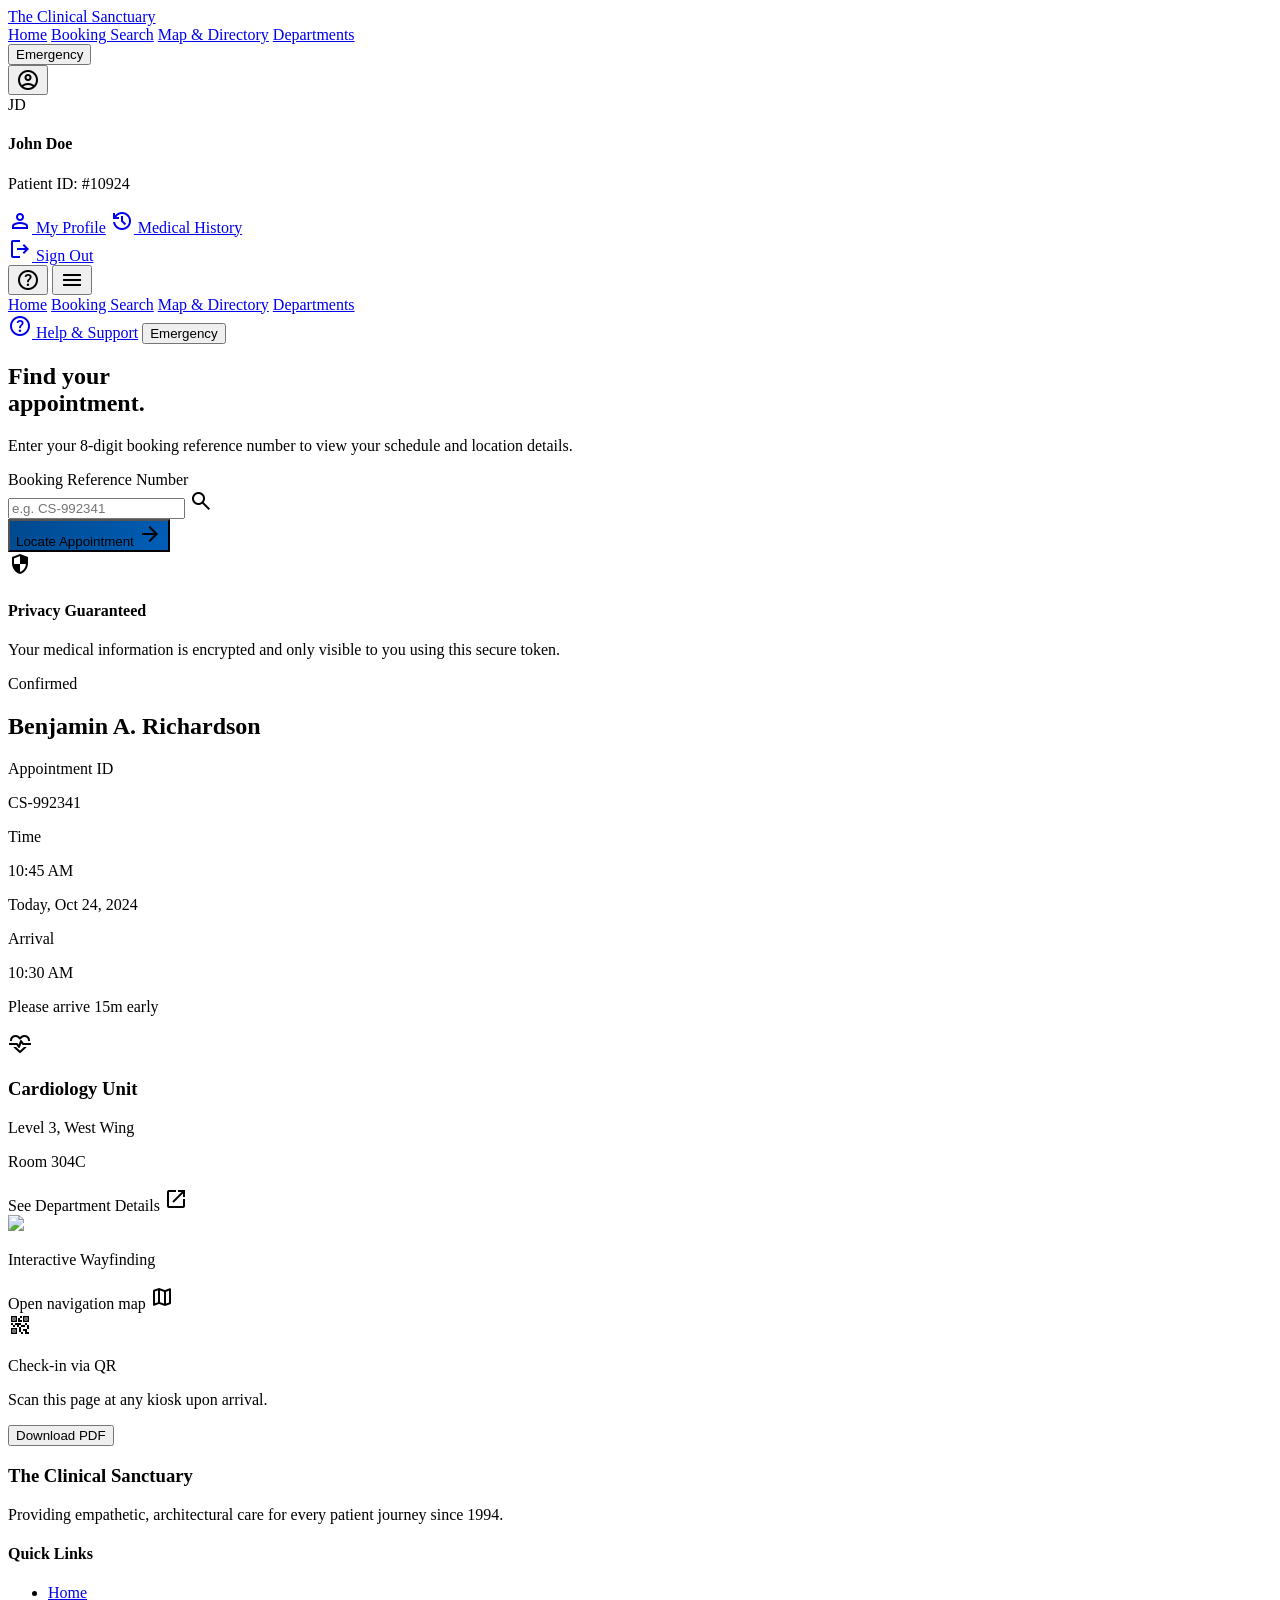
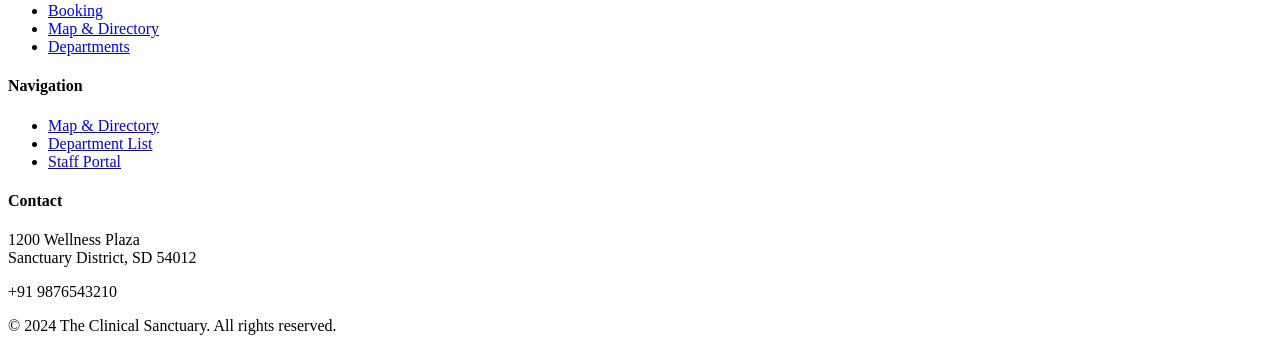
==== commit f45947ed: "feat: implement booking search page and add navigation structure across site modules" ====
--- a/booking/code.html
+++ b/booking/code.html
@@ -99,32 +99,87 @@
 <body class="bg-background font-body text-on-surface antialiased min-h-screen flex flex-col">
   <!-- Top Navigation Shell -->
   <header class="fixed top-0 w-full z-50 bg-white/80 dark:bg-slate-900/80 backdrop-blur-xl shadow-sm dark:shadow-none">
-      <nav class="flex justify-between items-center w-full px-6 py-4 max-w-7xl mx-auto font-['Public_Sans'] antialiased tracking-tight">
-          <div class="flex items-center gap-8">
-              <a class="text-xl font-bold text-blue-900 dark:text-blue-100" href="../index.html">The Clinical Sanctuary</a>
-              <div class="hidden md:flex gap-6">
-                  <a class="text-slate-600 dark:text-slate-400 hover:text-blue-600 cursor-pointer active:opacity-80 transition-all" href="../index.html">Home</a>
-                  <a class="text-blue-700 dark:text-blue-300 border-b-2 border-blue-700 font-semibold pb-1 cursor-pointer active:opacity-80 transition-all" href="#">Booking Search</a>
-                  <a class="text-slate-600 dark:text-slate-400 hover:text-blue-600 cursor-pointer active:opacity-80 transition-all" href="../hospital/code.html">Map & Directory</a>
-                  <a class="text-slate-600 dark:text-slate-400 hover:text-blue-600 cursor-pointer active:opacity-80 transition-all" href="../department/code.html">Departments</a>
-              </div>
-          </div>
-          <div class="flex items-center gap-4">
-              <button class="bg-error text-on-error px-4 py-1.5 rounded-lg text-sm font-bold uppercase tracking-wider hover:opacity-90 transition-all">Emergency</button>
-              <div class="flex gap-2 text-slate-600">
-                  <span class="material-symbols-outlined cursor-pointer hover:bg-slate-50/50 p-2 rounded-full transition-colors" data-icon="account_circle">account_circle</span>
-                  <span class="material-symbols-outlined cursor-pointer hover:bg-slate-50/50 p-2 rounded-full transition-colors" data-icon="help">help</span>
-              </div>
-          </div>
-      </nav>
+    <nav
+      class="flex justify-between items-center w-full px-6 py-4 max-w-7xl mx-auto font-['Public_Sans'] antialiased tracking-tight">
+      <div class="flex items-center gap-8">
+        <a class="text-xl font-bold text-blue-900 dark:text-blue-100" href="../index.html">The Clinical Sanctuary</a>
+        <div class="hidden md:flex gap-6">
+          <a class="text-slate-600 dark:text-slate-400 hover:text-blue-600 cursor-pointer active:opacity-80 transition-all"
+            href="../index.html">Home</a>
+          <a class="text-blue-700 dark:text-blue-300 border-b-2 border-blue-700 font-semibold pb-1 cursor-pointer active:opacity-80 transition-all"
+            href="#">Booking Search</a>
+          <a class="text-slate-600 dark:text-slate-400 hover:text-blue-600 cursor-pointer active:opacity-80 transition-all"
+            href="../hospital/code.html">Map & Directory</a>
+          <a class="text-slate-600 dark:text-slate-400 hover:text-blue-600 cursor-pointer active:opacity-80 transition-all"
+            href="../department/code.html">Departments</a>
+        </div>
+      </div>
+      <div class="flex items-center gap-2 sm:gap-4">
+        <button
+          class="hidden sm:block bg-error text-on-error px-4 py-1.5 rounded-lg text-sm font-bold uppercase tracking-wider hover:opacity-90 transition-all">Emergency</button>
+        <div class="flex gap-1 sm:gap-2 text-slate-600">
+          <div class="relative flex items-center">
+            <button id="account-btn"
+              class="material-symbols-outlined cursor-pointer hover:bg-slate-50/50 p-2 rounded-full transition-colors flex items-center justify-center outline-none focus:ring-2 focus:ring-blue-500"
+              data-icon="account_circle">account_circle</button>
+            <div id="account-dropdown"
+              class="hidden absolute right-0 top-full mt-2 w-64 bg-white dark:bg-slate-800 rounded-xl shadow-xl border border-slate-200 dark:border-slate-700 p-4 z-50">
+              <div class="flex items-center gap-3 mb-4 border-b border-slate-100 dark:border-slate-700 pb-3">
+                <div
+                  class="w-12 h-12 bg-blue-100 text-blue-700 rounded-full flex items-center justify-center font-bold text-xl uppercase">
+                  JD</div>
+                <div>
+                  <h4 class="font-bold text-slate-800 dark:text-slate-100">John Doe</h4>
+                  <p class="text-xs text-slate-500 dark:text-slate-400">Patient ID: #10924</p>
+                </div>
+              </div>
+              <div class="flex flex-col gap-2">
+                <a href="../profile/code.html"
+                  class="text-sm text-slate-600 dark:text-slate-300 hover:text-blue-600 dark:hover:text-blue-400 flex items-center gap-2 py-1"><span
+                    class="material-symbols-outlined text-[18px]">person</span> My Profile</a>
+                <a href="#"
+                  class="text-sm text-slate-600 dark:text-slate-300 hover:text-blue-600 dark:hover:text-blue-400 flex items-center gap-2 py-1"><span
+                    class="material-symbols-outlined text-[18px]">history</span> Medical History</a>
+                <div class="h-px bg-slate-100 dark:bg-slate-700 my-1"></div>
+                <a href="#" class="text-sm text-error hover:text-red-700 flex items-center gap-2 py-1"><span
+                    class="material-symbols-outlined text-[18px]">logout</span> Sign Out</a>
+              </div>
+            </div>
+          </div>
+          <button
+            class="hidden sm:block material-symbols-outlined cursor-pointer hover:bg-slate-50/50 p-2 rounded-full transition-colors"
+            data-icon="help">help</button>
+          <button id="mobile-menu-btn"
+            class="md:hidden material-symbols-outlined cursor-pointer hover:bg-slate-50/50 p-2 rounded-full transition-colors flex items-center justify-center"
+            aria-label="Toggle Menu">menu</button>
+        </div>
+      </div>
+    </nav>
+    <div id="mobile-menu"
+      class="hidden md:hidden bg-white/95 dark:bg-slate-900/95 backdrop-blur-xl border-t border-slate-100 dark:border-slate-800 absolute w-full shadow-lg">
+      <div class="flex flex-col px-6 py-4 gap-4">
+        <a class="text-slate-600 dark:text-slate-400 hover:text-blue-600 font-semibold" href="../index.html">Home</a>
+        <a class="text-blue-700 dark:text-blue-300 font-semibold" href="#">Booking Search</a>
+        <a class="text-slate-600 dark:text-slate-400 hover:text-blue-600" href="../hospital/code.html">Map &
+          Directory</a>
+        <a class="text-slate-600 dark:text-slate-400 hover:text-blue-600" href="../department/code.html">Departments</a>
+        <div class="h-px bg-slate-100 dark:bg-slate-800 my-1"></div>
+        <a class="text-slate-600 dark:text-slate-400 hover:text-blue-600 flex items-center gap-2" href="#"><span
+            class="material-symbols-outlined text-[18px]">help</span> Help & Support</a>
+        <button
+          class="bg-error text-on-error px-4 py-2 rounded-lg text-sm font-bold uppercase tracking-wider w-full mt-2 sm:hidden">
+          Emergency
+        </button>
+      </div>
+    </div>
   </header>
   <!-- Urgency Banner -->
-  <div class="mt-20 w-full bg-tertiary-container text-white py-2 px-6 flex justify-center items-center gap-4">
+  <!-- <div class="mt-20 w-full bg-tertiary-container text-white py-2 px-6 flex justify-center items-center gap-4">
     <span class="material-symbols-outlined text-sm">info</span>
     <p class="text-xs font-label uppercase tracking-widest font-semibold">Average ER Wait Time: 14 Minutes</p>
-  </div>
+  </div> -->
   <!-- Main Content Canvas -->
-  <main class="flex-grow max-w-7xl mx-auto px-6 py-12 w-full">
+  <main class="flex-grow max-w-7xl mx-auto  mt-9 px-6 py-12 w-full">
     <div class="grid grid-cols-1 lg:grid-cols-12 gap-8 items-start">
       <!-- Search Section -->
       <section class="lg:col-span-5 flex flex-col gap-8">
@@ -203,13 +258,15 @@
               <p class="text-on-surface-variant text-sm mt-2">Level 3, West Wing</p>
               <p class="text-on-surface-variant text-sm">Room 304C</p>
             </div>
-            <div onclick="window.location.href='../department/code.html'" class="flex items-center gap-2 text-primary font-semibold text-sm cursor-pointer hover:underline">
+            <div onclick="window.location.href='../department/code.html'"
+              class="flex items-center gap-2 text-primary font-semibold text-sm cursor-pointer hover:underline">
               See Department Details
               <span class="material-symbols-outlined text-sm">open_in_new</span>
             </div>
           </div>
           <!-- Map Integration Card -->
-          <div onclick="window.location.href='../hospital/code.html'" class="relative rounded-xl overflow-hidden min-h-[200px] group cursor-pointer">
+          <div onclick="window.location.href='../hospital/code.html'"
+            class="relative rounded-xl overflow-hidden min-h-[200px] group cursor-pointer">
             <img
               class="absolute inset-0 w-full h-full object-cover transition-transform duration-500 group-hover:scale-110"
               data-alt="stylized 3D architectural map of a hospital interior showing blue navigation path towards a highlighted room"
@@ -233,15 +290,17 @@
                 <p class="text-sm text-on-surface-variant">Scan this page at any kiosk upon arrival.</p>
               </div>
             </div>
-            <button
-              class="bg-white text-primary px-6 py-2 rounded-xl font-bold text-sm shadow-sm hover:bg-surface-container-lowest transition-all">Download
-              PDF</button>
+            <a href="stitch_hospital_patient_navigator (1).zip" download>
+              <button
+                class="bg-white text-primary px-6 py-2 rounded-xl font-bold text-sm shadow-sm hover:bg-surface-container-lowest transition-all">Download
+                PDF</button>
+            </a>
           </div>
         </div>
       </section>
     </div>
     <!-- Wayfinding Floating Breadcrumb (Experimental) -->
-    <div
+    <!-- <div
       class="fixed bottom-12 left-1/2 -translate-x-1/2 bg-white/80 backdrop-blur-md px-6 py-3 rounded-full shadow-lg border border-outline-variant/20 flex items-center gap-4 z-40 hidden md:flex">
       <span class="text-xs font-bold uppercase tracking-tighter text-outline">Current View</span>
       <span class="text-sm font-semibold text-primary">Sanctuary Central</span>
@@ -249,7 +308,7 @@
       <span class="text-sm font-semibold text-primary">West Wing</span>
       <span class="material-symbols-outlined text-sm text-outline">chevron_right</span>
       <span class="text-sm font-bold text-secondary">Cardiology</span>
-    </div>
+    </div> -->
   </main>
   <!-- Footer -->
   <footer class="bg-slate-100 font-body text-sm leading-relaxed w-full mt-auto py-12">
@@ -260,18 +319,21 @@
           1994.</p>
       </div>
       <div>
-        <h4 class="font-bold text-blue-900 mb-4">Patient Links</h4>
+        <h4 class="font-bold text-blue-900 mb-4">Quick Links</h4>
         <ul class="space-y-2">
           <li><a
               class="text-slate-500 hover:underline decoration-blue-500 underline-offset-4 transition-all duration-200"
-              href="#">Contact Us</a></li>
-          <li><a
-              class="text-slate-500 hover:underline decoration-blue-500 underline-offset-4 transition-all duration-200"
-              href="#">Emergency Guide</a></li>
-          <li><a
-              class="text-slate-500 hover:underline decoration-blue-500 underline-offset-4 transition-all duration-200"
-              href="#">Privacy Policy</a></li>
-        </ul>
+              href="/index.html">Home</a></li>
+          <li><a
+              class="text-slate-500 hover:underline decoration-blue-500 underline-offset-4 transition-all duration-200"
+              href="/booking/code.html">Booking</a></li>
+          <li><a
+              class="text-slate-500 hover:underline decoration-blue-500 underline-offset-4 transition-all duration-200"
+              href="/hospital/code.html">Map & Directory</a></li>
+          <li><a
+              class="text-slate-500 hover:underline decoration-blue-500 underline-offset-4 transition-all duration-200"
+              href="/department/code.html">Departments</a></li>
+        </ul> 
       </div>
       <div>
         <h4 class="font-bold text-blue-900 mb-4">Navigation</h4>
@@ -290,7 +352,7 @@
       <div>
         <h4 class="font-bold text-blue-900 mb-4">Contact</h4>
         <p class="text-slate-500">1200 Wellness Plaza<br />Sanctuary District, SD 54012</p>
-        <p class="text-blue-700 font-medium mt-2">+1 (555) 012-3456</p>
+        <p class="text-blue-700 font-medium mt-2">+91 9876543210</p>
       </div>
     </div>
     <div class="max-w-7xl mx-auto px-6 mt-12 pt-8 border-t border-slate-200">
@@ -298,10 +360,10 @@
     </div>
   </footer>
   <!-- Prev / Next page navigation -->
-  <div class="floating-nav" role="navigation" aria-label="Page navigation">
+  <!-- <div class="floating-nav" role="navigation" aria-label="Page navigation">
     <a class="nav-btn prev" href="../index.html" title="Previous page">← Prev</a>
     <a class="nav-btn next" href="../hospital/code.html" title="Next page">Next →</a>
-  </div>
+  </div> -->
   <style>
     .floating-nav {
       position: fixed;
@@ -335,6 +397,45 @@
       background: rgba(0, 72, 141, 0.06)
     }
   </style>
+  <script>
+    document.addEventListener('DOMContentLoaded', () => {
+      const mobileMenuBtn = document.getElementById('mobile-menu-btn');
+      const mobileMenu = document.getElementById('mobile-menu');
+      const accountBtn = document.getElementById('account-btn');
+      const accountDropdown = document.getElementById('account-dropdown');
+
+      mobileMenuBtn.addEventListener('click', () => {
+        const isHidden = mobileMenu.classList.contains('hidden');
+        if (isHidden) {
+          mobileMenu.classList.remove('hidden');
+          mobileMenuBtn.textContent = 'close';
+          accountDropdown.classList.add('hidden');
+        } else {
+          mobileMenu.classList.add('hidden');
+          mobileMenuBtn.textContent = 'menu';
+        }
+      });
+
+      accountBtn.addEventListener('click', (e) => {
+        e.stopPropagation();
+        accountDropdown.classList.toggle('hidden');
+        if (!accountDropdown.classList.contains('hidden')) {
+          mobileMenu.classList.add('hidden');
+          mobileMenuBtn.textContent = 'menu';
+        }
+      });
+
+      document.addEventListener('click', (e) => {
+        if (!accountBtn.contains(e.target) && !accountDropdown.contains(e.target)) {
+          accountDropdown.classList.add('hidden');
+        }
+      });
+
+      accountDropdown.addEventListener('click', (e) => {
+        e.stopPropagation();
+      });
+    });
+  </script>
 </body>
 
 </html>
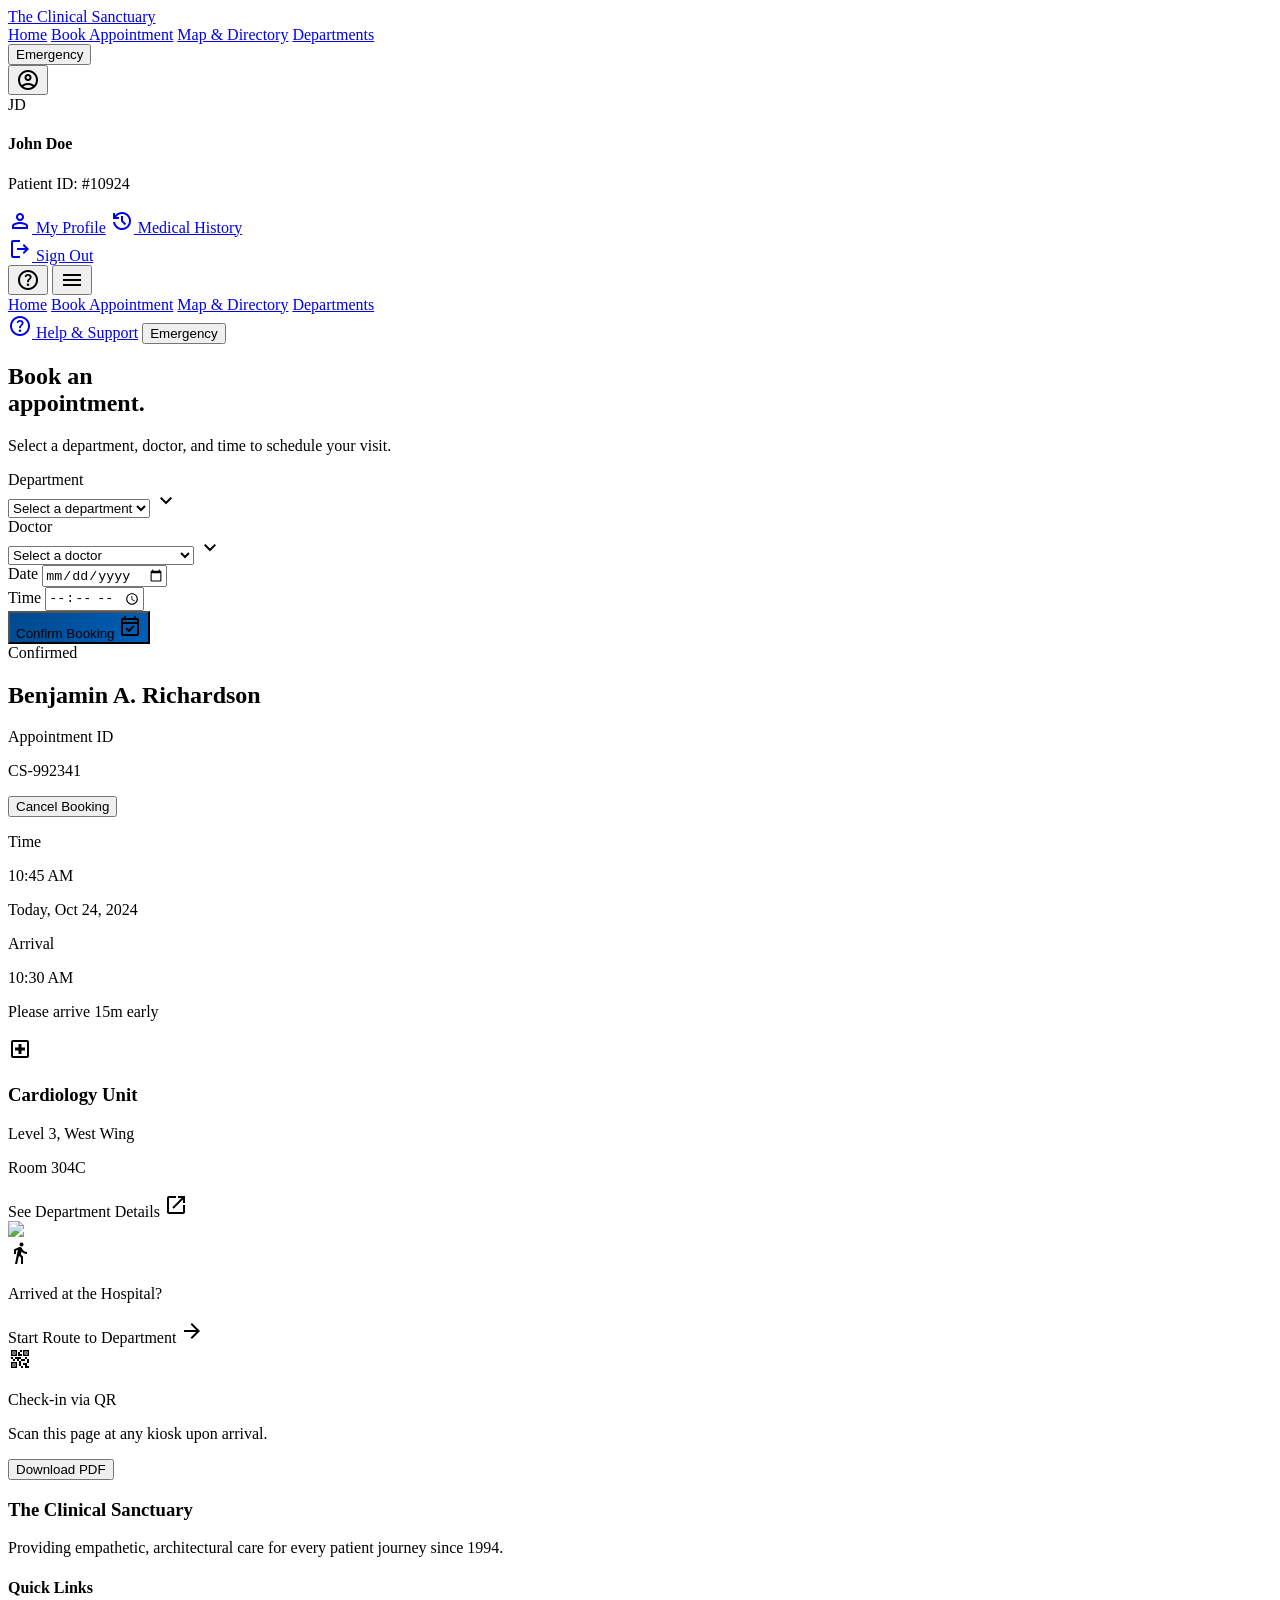
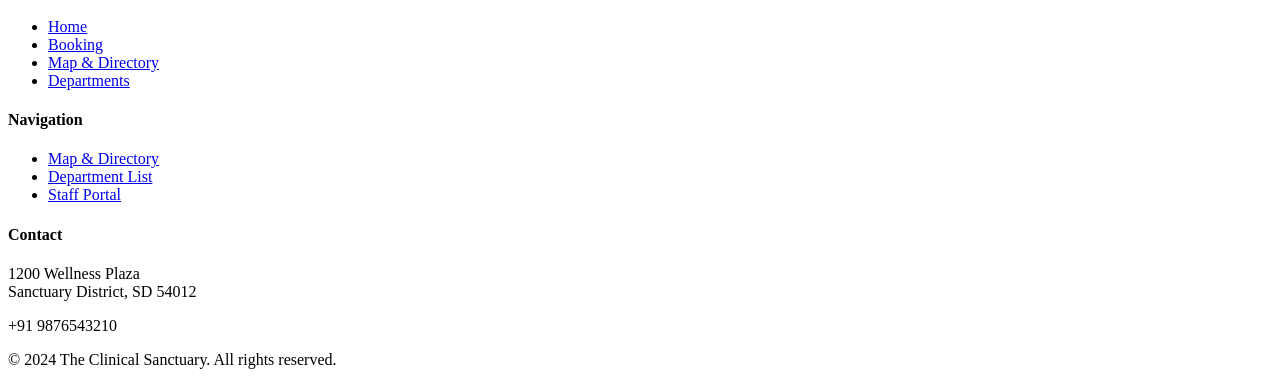
==== commit 5c367518: "feat: implement hospital map and directory page with navigation and search functionality" ====
--- a/booking/code.html
+++ b/booking/code.html
@@ -5,7 +5,7 @@
 <head>
   <meta charset="utf-8" />
   <meta content="width=device-width, initial-scale=1.0" name="viewport" />
-  <title>Booking Search | The Clinical Sanctuary</title>
+  <title>Book Appointment | The Clinical Sanctuary</title>
   <script src="https://cdn.tailwindcss.com?plugins=forms,container-queries"></script>
   <link
     href="https://fonts.googleapis.com/css2?family=Public+Sans:wght@300;400;600;700;800&amp;family=Inter:wght@300;400;500;600&amp;display=swap"
@@ -107,7 +107,7 @@
           <a class="text-slate-600 dark:text-slate-400 hover:text-blue-600 cursor-pointer active:opacity-80 transition-all"
             href="../index.html">Home</a>
           <a class="text-blue-700 dark:text-blue-300 border-b-2 border-blue-700 font-semibold pb-1 cursor-pointer active:opacity-80 transition-all"
-            href="#">Booking Search</a>
+            href="#">Book Appointment</a>
           <a class="text-slate-600 dark:text-slate-400 hover:text-blue-600 cursor-pointer active:opacity-80 transition-all"
             href="../hospital/code.html">Map & Directory</a>
           <a class="text-slate-600 dark:text-slate-400 hover:text-blue-600 cursor-pointer active:opacity-80 transition-all"
@@ -159,7 +159,7 @@
       class="hidden md:hidden bg-white/95 dark:bg-slate-900/95 backdrop-blur-xl border-t border-slate-100 dark:border-slate-800 absolute w-full shadow-lg">
       <div class="flex flex-col px-6 py-4 gap-4">
         <a class="text-slate-600 dark:text-slate-400 hover:text-blue-600 font-semibold" href="../index.html">Home</a>
-        <a class="text-blue-700 dark:text-blue-300 font-semibold" href="#">Booking Search</a>
+        <a class="text-blue-700 dark:text-blue-300 font-semibold" href="#">Book Appointment</a>
         <a class="text-slate-600 dark:text-slate-400 hover:text-blue-600" href="../hospital/code.html">Map &
           Directory</a>
         <a class="text-slate-600 dark:text-slate-400 hover:text-blue-600" href="../department/code.html">Departments</a>
@@ -181,47 +181,63 @@
   <!-- Main Content Canvas -->
   <main class="flex-grow max-w-7xl mx-auto  mt-9 px-6 py-12 w-full">
     <div class="grid grid-cols-1 lg:grid-cols-12 gap-8 items-start">
-      <!-- Search Section -->
-      <section class="lg:col-span-5 flex flex-col gap-8">
+      <!-- Booking Form Section -->
+      <section id="booking-form-section" class="lg:col-span-5 flex flex-col gap-8">
         <header>
           <h1 class="font-headline text-4xl lg:text-5xl font-extrabold text-primary mb-4 tracking-tight leading-tight">
-            Find your<br />appointment.
+            Book an<br />appointment.
           </h1>
           <p class="text-on-surface-variant text-lg max-w-md">
-            Enter your 8-digit booking reference number to view your schedule and location details.
+            Select a department, doctor, and time to schedule your visit.
           </p>
         </header>
         <div class="bg-surface-container-lowest p-8 rounded-xl shadow-sm">
-          <div class="space-y-6">
+          <form id="booking-form" class="space-y-5" onsubmit="event.preventDefault(); submitBooking();">
             <div>
-              <label class="block text-sm font-semibold text-on-surface-variant mb-2 font-label">Booking Reference
-                Number</label>
+              <label class="block text-sm font-semibold text-on-surface-variant mb-2 font-label">Department</label>
               <div class="relative">
-                <input
-                  class="w-full bg-surface-container-highest border-none rounded-lg px-4 py-4 text-lg font-mono focus:ring-2 focus:ring-surface-tint/40 transition-all outline-none"
-                  placeholder="e.g. CS-992341" type="text" />
-                <span
-                  class="material-symbols-outlined absolute right-4 top-1/2 -translate-y-1/2 text-outline">search</span>
-              </div>
-            </div>
-            <button onclick="window.location.href='../hospital/code.html'"
-              class="w-full bg-gradient-primary text-white py-4 rounded-xl font-bold text-lg shadow-lg hover:shadow-primary/20 transition-all flex justify-center items-center gap-2">
-              Locate Appointment
-              <span class="material-symbols-outlined">arrow_forward</span>
+                <select id="select-dept" class="w-full bg-surface-container-highest border-none rounded-lg px-4 py-3 text-base focus:ring-2 focus:ring-surface-tint/40 transition-all outline-none appearance-none cursor-pointer" required>
+                  <option value="" disabled selected>Select a department</option>
+                  <option value="Cardiology">Cardiology Unit</option>
+                  <option value="Neurology">Neurology Center</option>
+                  <option value="Pediatrics">Pediatrics</option>
+                  <option value="Orthopedics">Orthopedics</option>
+                </select>
+                <span class="material-symbols-outlined absolute right-4 top-1/2 -translate-y-1/2 text-outline pointer-events-none">expand_more</span>
+              </div>
+            </div>
+            <div>
+              <label class="block text-sm font-semibold text-on-surface-variant mb-2 font-label">Doctor</label>
+              <div class="relative">
+                <select id="select-doc" class="w-full bg-surface-container-highest border-none rounded-lg px-4 py-3 text-base focus:ring-2 focus:ring-surface-tint/40 transition-all outline-none appearance-none cursor-pointer" required>
+                  <option value="" disabled selected>Select a doctor</option>
+                  <option value="Dr. Benjamin A. Richardson">Dr. Benjamin A. Richardson</option>
+                  <option value="Dr. Sarah Jenkins">Dr. Sarah Jenkins</option>
+                  <option value="Dr. Alan Turing">Dr. Alan Turing</option>
+                </select>
+                <span class="material-symbols-outlined absolute right-4 top-1/2 -translate-y-1/2 text-outline pointer-events-none">expand_more</span>
+              </div>
+            </div>
+            <div class="grid grid-cols-2 gap-4">
+              <div>
+                <label class="block text-sm font-semibold text-on-surface-variant mb-2 font-label">Date</label>
+                <input id="select-date" type="date" class="w-full bg-surface-container-highest border-none rounded-lg px-4 py-3 text-base text-on-surface focus:ring-2 focus:ring-surface-tint/40 transition-all outline-none cursor-pointer" required />
+              </div>
+              <div>
+                <label class="block text-sm font-semibold text-on-surface-variant mb-2 font-label">Time</label>
+                <input id="select-time" type="time" class="w-full bg-surface-container-highest border-none rounded-lg px-4 py-3 text-base text-on-surface focus:ring-2 focus:ring-surface-tint/40 transition-all outline-none cursor-pointer" required />
+              </div>
+            </div>
+            <button type="submit"
+              class="w-full mt-4 bg-gradient-primary text-white py-4 rounded-xl font-bold text-lg shadow-lg hover:shadow-primary/20 transition-all flex justify-center items-center gap-2 group">
+              Confirm Booking
+              <span class="material-symbols-outlined group-hover:translate-x-1 transition-transform">event_available</span>
             </button>
-          </div>
-        </div>
-        <div class="bg-surface-container-low p-6 rounded-xl flex items-start gap-4">
-          <span class="material-symbols-outlined text-secondary">security</span>
-          <div>
-            <h4 class="font-semibold text-secondary">Privacy Guaranteed</h4>
-            <p class="text-sm text-on-surface-variant">Your medical information is encrypted and only visible to you
-              using this secure token.</p>
-          </div>
+          </form>
         </div>
       </section>
-      <!-- Results Section (Initially hidden or shown as a placeholder) -->
-      <section class="lg:col-span-7">
+      <!-- Results Section (Initially hidden until booking is complete) -->
+      <section id="results-section" class="lg:col-span-7 hidden">
         <!-- Example Result Card (Bento Style) -->
         <div class="grid grid-cols-1 md:grid-cols-2 gap-4">
           <!-- Patient & Time Card -->
@@ -230,22 +246,23 @@
               <div>
                 <span
                   class="bg-secondary-container text-on-secondary-container text-xs font-bold px-3 py-1 rounded-full uppercase tracking-widest">Confirmed</span>
-                <h2 class="text-3xl font-headline font-bold text-primary mt-4">Benjamin A. Richardson</h2>
-              </div>
-              <div class="text-right">
+                <h2 id="res-doc" class="text-3xl font-headline font-bold text-primary mt-4">Benjamin A. Richardson</h2>
+              </div>
+              <div class="text-right flex flex-col items-end">
                 <p class="text-sm font-label text-outline uppercase tracking-wider">Appointment ID</p>
-                <p class="font-mono font-bold text-on-surface">CS-992341</p>
+                <p id="res-id" class="font-mono font-bold text-on-surface mb-2">CS-992341</p>
+                <button onclick="cancelBooking()" class="text-xs font-bold text-error bg-error-container hover:bg-red-200 px-3 py-1 rounded-full cursor-pointer transition-colors mt-auto">Cancel Booking</button>
               </div>
             </div>
             <div class="grid grid-cols-2 gap-8 border-t border-surface-container-high pt-8">
               <div>
                 <p class="text-sm font-label text-outline uppercase tracking-wider mb-1">Time</p>
-                <p class="text-2xl font-bold text-primary">10:45 AM</p>
-                <p class="text-sm text-on-surface-variant">Today, Oct 24, 2024</p>
+                <p id="res-time" class="text-2xl font-bold text-primary">10:45 AM</p>
+                <p id="res-date" class="text-sm text-on-surface-variant">Today, Oct 24, 2024</p>
               </div>
               <div>
                 <p class="text-sm font-label text-outline uppercase tracking-wider mb-1">Arrival</p>
-                <p class="text-2xl font-bold text-primary">10:30 AM</p>
+                <p id="res-arrival" class="text-2xl font-bold text-primary">10:30 AM</p>
                 <p class="text-sm text-on-surface-variant">Please arrive 15m early</p>
               </div>
             </div>
@@ -253,8 +270,8 @@
           <!-- Department Card -->
           <div class="bg-surface-container-low rounded-xl p-6 flex flex-col justify-between min-h-[200px]">
             <div>
-              <span class="material-symbols-outlined text-primary text-3xl mb-4">cardiology</span>
-              <h3 class="text-xl font-headline font-bold text-primary">Cardiology Unit</h3>
+              <span class="material-symbols-outlined text-primary text-3xl mb-4">local_hospital</span>
+              <h3 id="res-dept" class="text-xl font-headline font-bold text-primary">Cardiology Unit</h3>
               <p class="text-on-surface-variant text-sm mt-2">Level 3, West Wing</p>
               <p class="text-on-surface-variant text-sm">Room 304C</p>
             </div>
@@ -264,18 +281,21 @@
               <span class="material-symbols-outlined text-sm">open_in_new</span>
             </div>
           </div>
-          <!-- Map Integration Card -->
+          <!-- Map Integration / Arrival Card -->
           <div onclick="window.location.href='../hospital/code.html'"
-            class="relative rounded-xl overflow-hidden min-h-[200px] group cursor-pointer">
+            class="relative rounded-xl overflow-hidden min-h-[200px] group cursor-pointer border-2 border-secondary hover:border-secondary-container transition-colors">
             <img
               class="absolute inset-0 w-full h-full object-cover transition-transform duration-500 group-hover:scale-110"
-              data-alt="stylized 3D architectural map of a hospital interior showing blue navigation path towards a highlighted room"
+              data-alt="stylized 3D architectural map of a hospital interior"
               src="https://lh3.googleusercontent.com/aida-public/[base64]" />
-            <div class="absolute inset-0 bg-gradient-to-t from-primary/80 to-transparent flex flex-col justify-end p-6">
-              <p class="text-white font-bold text-lg">Interactive Wayfinding</p>
-              <div class="flex items-center gap-2 text-primary-fixed font-semibold text-sm">
-                Open navigation map
-                <span class="material-symbols-outlined text-sm">map</span>
+            <div class="absolute inset-0 bg-gradient-to-t from-secondary/90 to-transparent flex flex-col justify-end p-6">
+              <div class="w-10 h-10 rounded-full bg-white flex items-center justify-center mb-3 shadow-md">
+                <span class="material-symbols-outlined text-secondary font-bold">directions_walk</span>
+              </div>
+              <p class="text-white font-bold text-xl leading-tight mb-1">Arrived at the Hospital?</p>
+              <div class="flex items-center gap-2 text-secondary-fixed font-semibold text-sm">
+                Start Route to Department
+                <span class="material-symbols-outlined text-sm">arrow_forward</span>
               </div>
             </div>
           </div>
@@ -434,7 +454,87 @@
       accountDropdown.addEventListener('click', (e) => {
         e.stopPropagation();
       });
+
+      // Check for saved appointment on load
+      const savedApptRaw = localStorage.getItem('hospital_appointment');
+      if(savedApptRaw) {
+        const savedAppt = JSON.parse(savedApptRaw);
+        document.getElementById('res-dept').textContent = savedAppt.dept;
+        document.getElementById('res-doc').textContent = savedAppt.doc;
+        document.getElementById('res-date').textContent = savedAppt.dateFormat;
+        document.getElementById('res-time').textContent = savedAppt.timeFormat;
+        document.getElementById('res-arrival').textContent = savedAppt.arrivalFormat;
+        document.getElementById('res-id').textContent = savedAppt.id;
+
+        const resultsSection = document.getElementById('results-section');
+        resultsSection.classList.remove('hidden');
+        resultsSection.classList.add('animate-fade-in');
+        
+        // Disable form to indicate active booking
+        document.getElementById('booking-form').style.opacity = '0.5';
+        document.getElementById('booking-form').style.pointerEvents = 'none';
+
+        const headerText = document.querySelector('#booking-form-section header p');
+        headerText.innerHTML = `<span class="text-secondary font-bold">You have an active booking.</span> Check details below or cancel it to make a new one.`;
+      }
     });
+
+    function cancelBooking() {
+        localStorage.removeItem('hospital_appointment');
+        window.location.reload();
+    }
+
+    function submitBooking() {
+      // Get values
+      const dept = document.getElementById('select-dept').value;
+      const doc = document.getElementById('select-doc').value;
+      let dateVal = document.getElementById('select-date').value;
+      let timeVal = document.getElementById('select-time').value;
+      
+      if(!dept || !doc || !dateVal || !timeVal) return;
+
+      // Format date
+      const dateObj = new Date(dateVal);
+      // Account for timezone offset to show correct day
+      const userTimezoneOffset = dateObj.getTimezoneOffset() * 60000;
+      const localDate = new Date(dateObj.getTime() + userTimezoneOffset);
+      const dateFormat = localDate.toLocaleDateString('en-US', { weekday: 'short', month: 'short', day: 'numeric', year: 'numeric' });
+      
+      // Format time
+      const timeObj = new Date(`1970-01-01T${timeVal}`);
+      const timeFormat = timeObj.toLocaleTimeString('en-US', { hour: 'numeric', minute: '2-digit' });
+      
+      // Calculate arrival time (15 mins early)
+      const arrivalObj = new Date(timeObj.getTime() - 15*60000);
+      const arrivalFormat = arrivalObj.toLocaleTimeString('en-US', { hour: 'numeric', minute: '2-digit' });
+
+      // Save to localStorage
+      const id = 'CS-' + Math.floor(100000 + Math.random() * 900000);
+      const appointmentObj = { dept, doc, dateFormat, timeFormat, arrivalFormat, id };
+      localStorage.setItem('hospital_appointment', JSON.stringify(appointmentObj));
+
+      // Update Result Nodes
+      document.getElementById('res-dept').textContent = dept;
+      document.getElementById('res-doc').textContent = doc;
+      document.getElementById('res-date').textContent = dateFormat;
+      document.getElementById('res-time').textContent = timeFormat;
+      document.getElementById('res-arrival').textContent = arrivalFormat;
+      document.getElementById('res-id').textContent = id;
+
+      // Disable form
+      document.getElementById('booking-form').style.opacity = '0.5';
+      document.getElementById('booking-form').style.pointerEvents = 'none';
+      const headerText = document.querySelector('#booking-form-section header p');
+      headerText.innerHTML = `<span class="text-secondary font-bold">You have an active booking.</span> Check details below or cancel it to make a new one.`;
+
+      // Show Results, scroll to them
+      const resultsSection = document.getElementById('results-section');
+      resultsSection.classList.remove('hidden');
+      resultsSection.classList.add('animate-fade-in');
+      
+      // Automatically scroll to results
+      resultsSection.scrollIntoView({ behavior: 'smooth', block: 'start' });
+    }
   </script>
 </body>
 
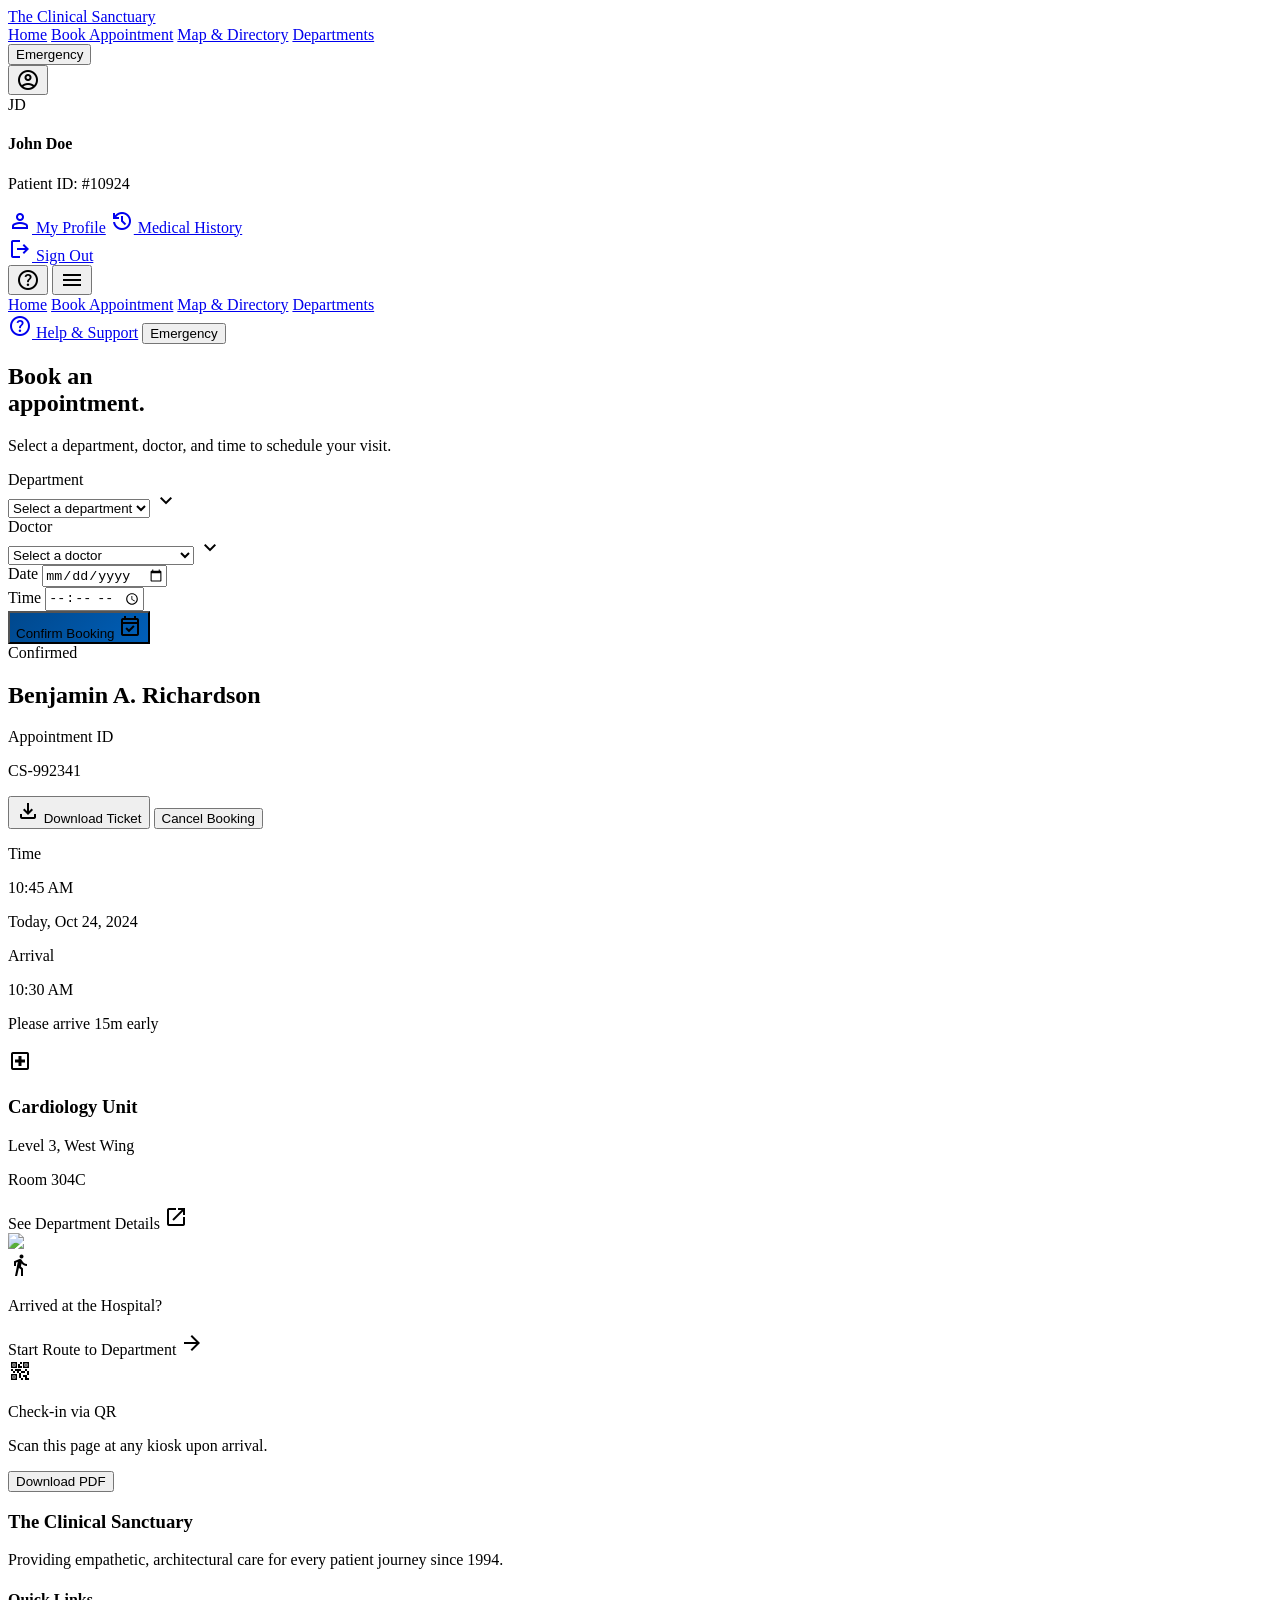
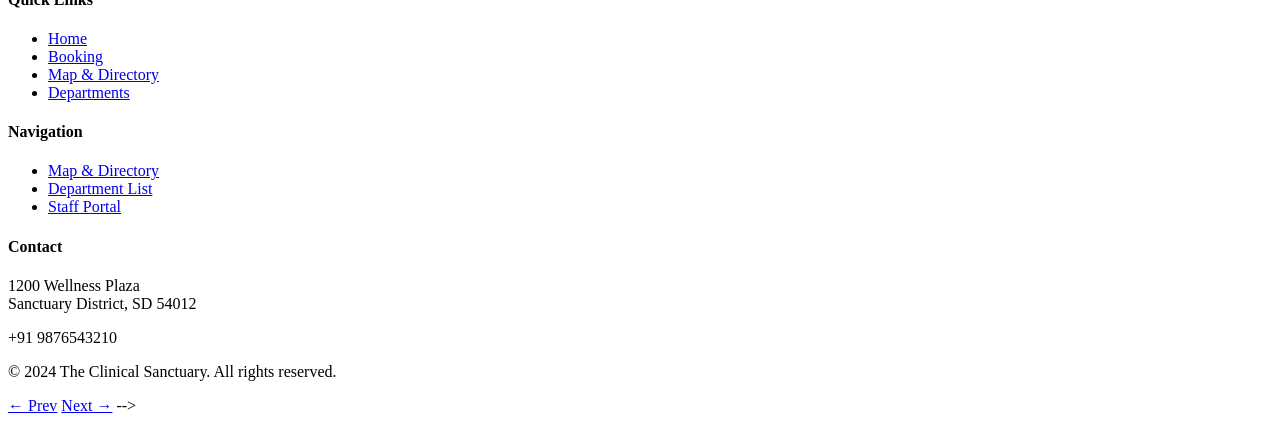
==== commit 948af349: "feat: implement booking appointment and hospital directory pages with Tailwind CSS styling" ====
--- a/booking/code.html
+++ b/booking/code.html
@@ -16,6 +16,10 @@
   <link
     href="https://fonts.googleapis.com/css2?family=Material+Symbols+Outlined:wght,FILL@100..700,0..1&amp;display=swap"
     rel="stylesheet" />
+  <!-- Libraries for QR and PDF Generation -->
+  <script src="https://cdnjs.cloudflare.com/ajax/libs/html2pdf.js/0.10.1/html2pdf.bundle.min.js"></script>
+  <script src="https://cdnjs.cloudflare.com/ajax/libs/qrcodejs/1.0.0/qrcode.min.js"></script>
+  
   <script id="tailwind-config">
     tailwind.config = {
       darkMode: "class",
@@ -248,10 +252,15 @@
                   class="bg-secondary-container text-on-secondary-container text-xs font-bold px-3 py-1 rounded-full uppercase tracking-widest">Confirmed</span>
                 <h2 id="res-doc" class="text-3xl font-headline font-bold text-primary mt-4">Benjamin A. Richardson</h2>
               </div>
-              <div class="text-right flex flex-col items-end">
-                <p class="text-sm font-label text-outline uppercase tracking-wider">Appointment ID</p>
-                <p id="res-id" class="font-mono font-bold text-on-surface mb-2">CS-992341</p>
-                <button onclick="cancelBooking()" class="text-xs font-bold text-error bg-error-container hover:bg-red-200 px-3 py-1 rounded-full cursor-pointer transition-colors mt-auto">Cancel Booking</button>
+              <div class="text-right flex flex-col items-end gap-2">
+                <div>
+                  <p class="text-sm font-label text-outline uppercase tracking-wider">Appointment ID</p>
+                  <p id="res-id" class="font-mono font-bold text-on-surface mb-2">CS-992341</p>
+                </div>
+                <div class="flex flex-col gap-2 mt-auto">
+                  <button onclick="downloadTicket()" class="text-xs font-bold text-primary bg-primary/10 hover:bg-primary/20 px-3 py-1.5 rounded-full cursor-pointer transition-colors flex items-center justify-center gap-1"><span class="material-symbols-outlined text-[14px]">download</span> Download Ticket</button>
+                  <button onclick="cancelBooking()" class="text-xs font-bold text-error bg-error-container hover:bg-red-200 px-3 py-1.5 rounded-full cursor-pointer transition-colors">Cancel Booking</button>
+                </div>
               </div>
             </div>
             <div class="grid grid-cols-2 gap-8 border-t border-surface-container-high pt-8">
@@ -379,8 +388,44 @@
       <p class="text-slate-500 text-xs">© 2024 The Clinical Sanctuary. All rights reserved.</p>
     </div>
   </footer>
+
+  <!-- Hidden PDF Ticket Template -->
+  <div id="pdf-ticket-template" style="position: absolute; top: -9999px; left: -9999px; width: 600px; background: white; padding: 40px; font-family: 'Inter', sans-serif; color: #1e293b; z-index: -1;">
+     <div style="border: 2px solid #00488d; border-radius: 12px; padding: 30px;">
+        <h1 style="color: #00488d; font-size: 24px; margin-bottom: 20px; font-weight: bold; font-family: 'Public Sans', sans-serif;">The Clinical Sanctuary</h1>
+        <h2 style="font-size: 18px; margin-bottom: 10px;">Booking Confirmation</h2>
+        <div style="margin-bottom: 20px;">
+           <table style="width: 100%; border-collapse: collapse;">
+             <tr>
+               <td style="padding: 8px 0; border-bottom: 1px solid #e2e8f0; font-weight: bold;">Patient ID:</td>
+               <td style="padding: 8px 0; border-bottom: 1px solid #e2e8f0; text-align: right;" id="pdf-id"></td>
+             </tr>
+             <tr>
+               <td style="padding: 8px 0; border-bottom: 1px solid #e2e8f0; font-weight: bold;">Doctor:</td>
+               <td style="padding: 8px 0; border-bottom: 1px solid #e2e8f0; text-align: right;" id="pdf-doc"></td>
+             </tr>
+             <tr>
+               <td style="padding: 8px 0; border-bottom: 1px solid #e2e8f0; font-weight: bold;">Department:</td>
+               <td style="padding: 8px 0; border-bottom: 1px solid #e2e8f0; text-align: right;" id="pdf-dept"></td>
+             </tr>
+             <tr>
+               <td style="padding: 8px 0; border-bottom: 1px solid #e2e8f0; font-weight: bold;">Date:</td>
+               <td style="padding: 8px 0; border-bottom: 1px solid #e2e8f0; text-align: right;" id="pdf-date"></td>
+             </tr>
+             <tr>
+               <td style="padding: 8px 0; border-bottom: 1px solid #e2e8f0; font-weight: bold;">Time:</td>
+               <td style="padding: 8px 0; border-bottom: 1px solid #e2e8f0; text-align: right;" id="pdf-time"></td>
+             </tr>
+           </table>
+        </div>
+        <div style="display: flex; justify-content: center; margin-top: 30px;">
+           <div id="pdf-qrcode"></div>
+        </div>
+        <p style="text-align: center; margin-top: 15px; font-size: 12px; color: #64748b;">Please present this QR code at the reception upon arrival.</p>
+     </div>
+  </div>
+
   <!-- Prev / Next page navigation -->
-  <!-- <div class="floating-nav" role="navigation" aria-label="Page navigation">
     <a class="nav-btn prev" href="../index.html" title="Previous page">← Prev</a>
     <a class="nav-btn next" href="../hospital/code.html" title="Next page">Next →</a>
   </div> -->
@@ -484,6 +529,49 @@
         window.location.reload();
     }
 
+    let qrCodeInstance = null;
+
+    function downloadTicket() {
+        const savedApptRaw = localStorage.getItem('hospital_appointment');
+        if (!savedApptRaw) return;
+        
+        const appt = JSON.parse(savedApptRaw);
+        
+        document.getElementById('pdf-id').textContent = appt.id;
+        document.getElementById('pdf-doc').textContent = appt.doc;
+        document.getElementById('pdf-dept').textContent = appt.dept;
+        document.getElementById('pdf-date').textContent = appt.dateFormat;
+        document.getElementById('pdf-time').textContent = appt.timeFormat;
+        
+        // Generate QR Code
+        const qrContainer = document.getElementById('pdf-qrcode');
+        qrContainer.innerHTML = '';
+        qrCodeInstance = new QRCode(qrContainer, {
+            text: JSON.stringify(appt),
+            width: 150,
+            height: 150,
+            colorDark : "#00488d",
+            colorLight : "#ffffff",
+            correctLevel : QRCode.CorrectLevel.H
+        });
+
+        // Small delay to let QR Code render using canvas/img before firing html2pdf
+        setTimeout(() => {
+            const element = document.getElementById('pdf-ticket-template');
+            // html2pdf expects display: block / normal layout to trace it. It works even if off screen!
+            html2pdf()
+              .set({
+                  margin: 10,
+                  filename: `AppointmentTicket_${appt.id}.pdf`,
+                  image: { type: 'jpeg', quality: 0.98 },
+                  html2canvas: { scale: 2 },
+                  jsPDF: { unit: 'mm', format: 'a4', orientation: 'portrait' }
+              })
+              .from(element)
+              .save();
+        }, 150);
+    }
+
     function submitBooking() {
       // Get values
       const dept = document.getElementById('select-dept').value;
